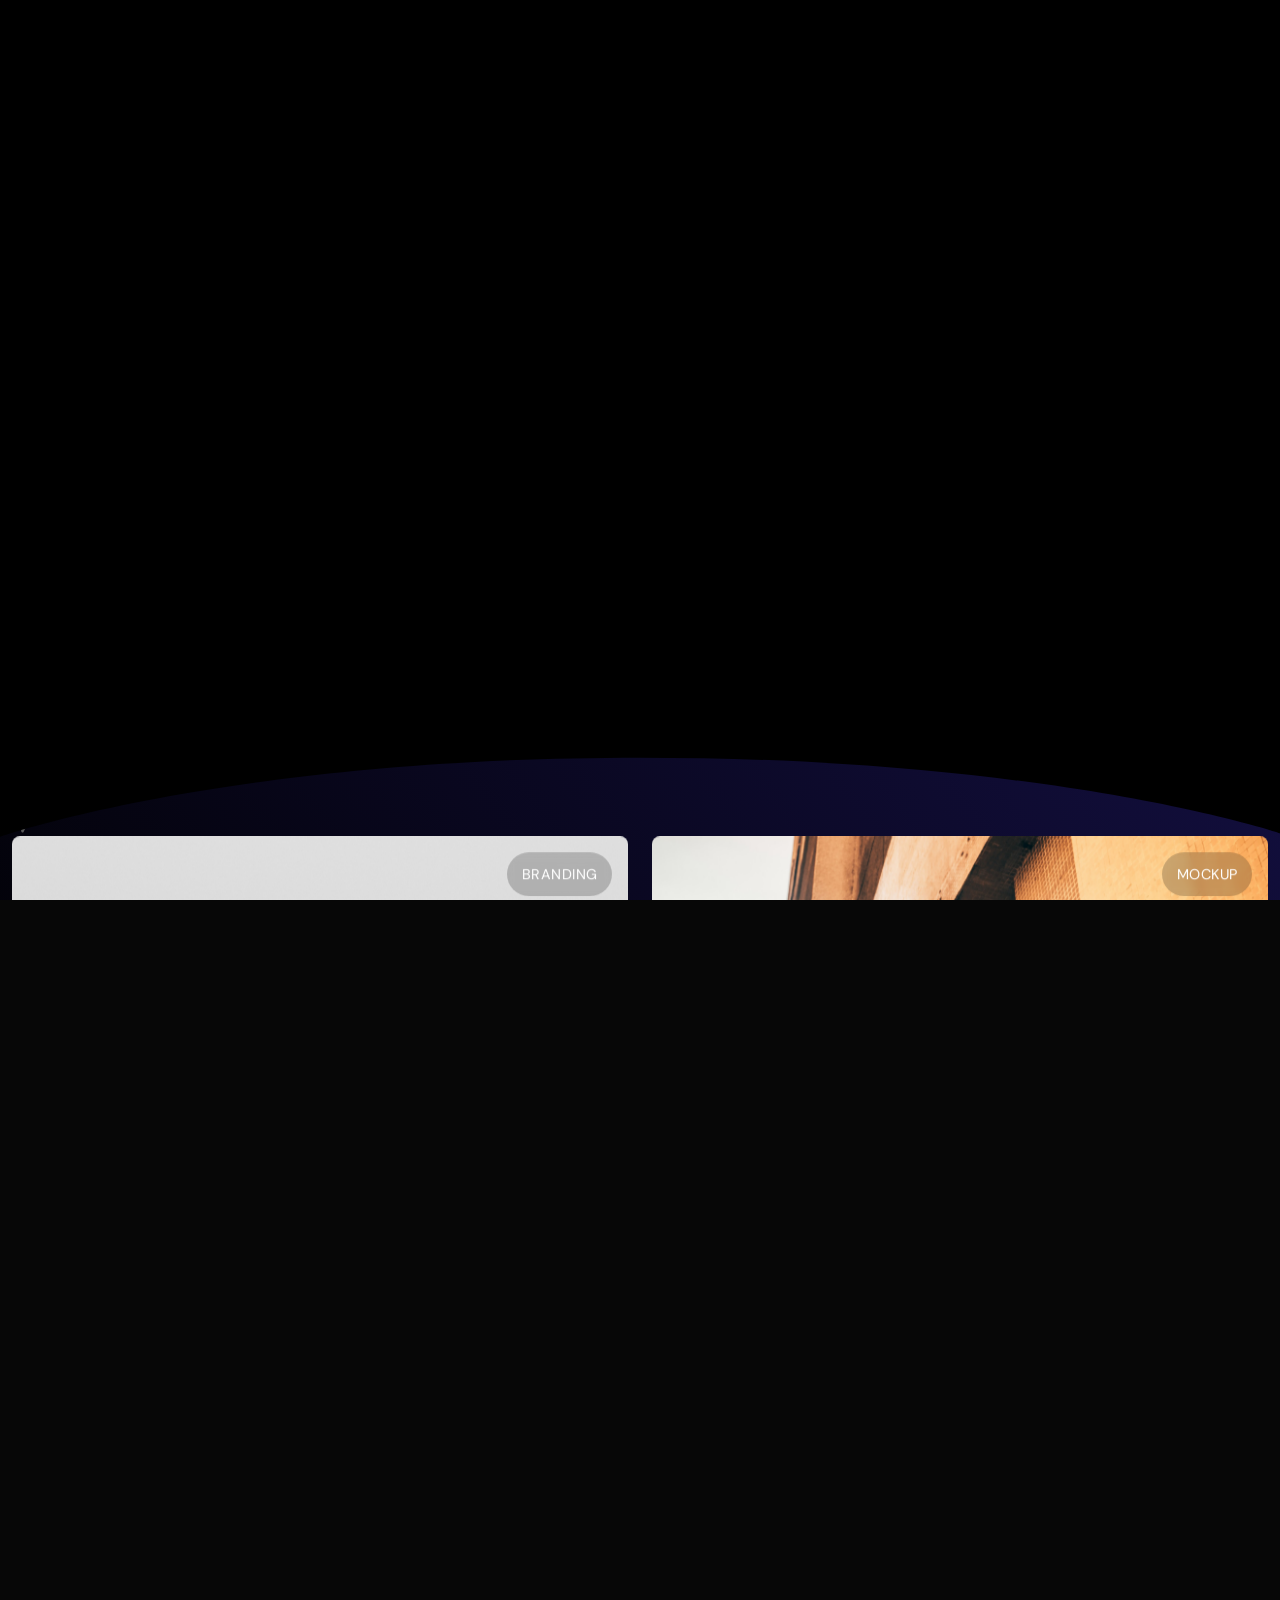
==== index.html @ b577fe67 "Add files via upload" ====
<html lang="en">

<head>
    <!-- META -->
    <meta charset="utf-8">
    <meta http-equiv="X-UA-Compatible" content="IE=edge">
    <meta name="viewport" content="width=device-width, initial-scale=1">
    <meta name="description" content="Shubiqdesigns Portfolio">
    <meta name="keywords"
        content="personal, portfolio new, html, one page, bootstrap, new html template, design, creative, onepage, clean, modern">
    <meta name="author" content="Tanvir Hossain">
    <!-- PAGE TITLE -->
    <title>Shubiq Designs Portfolio</title>
    <!-- FAVICON ICON -->
    <link rel="shortcut icon" href="assets/images/favicon.png" type="image/x-icon" />
    <!-- ALL GOOGLE FONTS -->
    <link rel="preconnect" href="https://fonts.googleapis.com">
    <link rel="preconnect" href="https://fonts.gstatic.com" crossorigin>
    <link
        href="https://fonts.googleapis.com/css2?family=DM+Sans:ital,opsz,wght@0,9..40,100..1000;1,9..40,100..1000&display=swap"
        rel="stylesheet">
    <!-- BOOTSTRAP CSS -->
    <link rel="stylesheet" href="assets/css/bootstrap.min.css" />
    <!-- FONT AWESOME CSS -->
    <link rel="stylesheet" href="assets/css/fontawesome.min.css">
    <!-- MAGNIFIC CSS -->
    <link rel="stylesheet" href="assets/css/magnific-popup.css">
    <!-- NICE SELECT CSS -->
    <link rel="stylesheet" href="assets/css/nice-select.min.css" />
    <!-- ANIMATE CSS -->
    <link rel="stylesheet" href="assets/css/animate.min.css" />
    <!-- SLICK CSS -->
    <link rel="stylesheet" href="assets/css/slick.min.css" />
    <!-- SPACING CSS -->
    <link rel="stylesheet" href="assets/css/spacing.css" />
    <!-- MAIN STYLE CSS -->
    <link rel="stylesheet" href="assets/css/style.css" />
    <!-- RESPONSIVE CSS -->
    <link rel="stylesheet" href="assets/css/responsive.css">
</head>

<body>
    <!-- START PRELOADER AREA-->
    <div class="preloader">
        <svg viewbox="0 0 1000 1000" preserveaspectratio="none">
            <path id="preloaderSvg" d="M0,1005S175,995,500,995s500,5,500,5V0H0Z"></path>
        </svg>
        <div class="preloader-heading">
            <div class="load-text">
                <span>L</span>
                <span>o</span>
                <span>a</span>
                <span>d</span>
                <span>i</span>
                <span>n</span>
                <span>g</span>
            </div>
        </div>
    </div>
    <!-- END PRELOADER AREA -->
    <!-- START MAGIC CURSOR AND BALL AREA-->
    <div id="magic-cursor">
        <div id="ball"></div>
    </div>
    <div id="magic-cursor">
        <div id="ball"></div>
    </div>
    <!-- / END MAGIC CURSOR AND BALL AREA-->
    <!-- START MENU DESIGN AREA -->
    <header class="main-header">
        <div class="header-upper">
            <div class="container">
                <div class="header-inner d-flex align-items-center">
                    <!-- START LOGO DESIGN AREA -->
                    <div class="logo-outer">
                        <div class="logo">
                            <a href="index.html"><img src="assets/images/logos/SD no bg.png" alt="Logo"
                                    title="Logo" /></a>
                        </div>
                    </div>
                    <!-- / END LOGO DESIGN AREA -->
                    <!-- START NAV DESIGN AREA -->
                    <div class="nav-outer clearfix mx-auto">
                        <!-- Main Menu -->
                        <nav class="main-menu navbar-expand-lg">
                            <div class="navbar-header">
                                <div class="mobile-logo">
                                    <a href="index.html">
                                        <img src="assets/images/logos/SD no bg.png" alt="Logo" title="Logo" /></a>
                                </div>
                                <!-- Toggle Button -->
                                <button type="button" class="navbar-toggle" data-bs-toggle="collapse"
                                    data-bs-target=".navbar-collapse">
                                    <span class="icon-bar">Facebook</span>
                                    <span class="icon-bar">Instagram</span>
                                    <span class="icon-bar">WhatsApp</span>
                                    <span class="icon-bar">LinkedIn</span>
                                </button>
                            </div>
                            <div class="navbar-collapse collapse">
                                <ul class="navigation clearfix">
                                    <li><a class="nav-link-click" href="index.html">Home</a></li>
                                    <li><a class="nav-link-click" href="about.html">about</a></li>
                                    <li><a class="nav-link-click" href="projects.html">Projects</a></li>
                                    <li><a class="nav-link-click" href="contact.html">Contact</a></li>
                                </ul>
                            </div>
                        </nav>
                        <!-- / END NAV DESIGN AREA -->
                    </div>
                    <div class="about-social text-center">
                        <ul>
                            <li><a href="https://www.facebook.com/share/19Z2gW4oHY/" target="_blank"><i
                                        class="ri-facebook-circle-fill"></i></a></li>
                            <li><a href="https://www.instagram.com/shubam_patil_05?igsh=MXB4Nm52MzB0azU4cA=="
                                    target="_blank"><i class="ri-instagram-line"></i></a></li>
                            <li><a href="https://wa.me/+918123923605" target="_blank"><i
                                        class="ri-whatsapp-fill"></i></a></li>
                            <li><a href="https://in.linkedin.com/in/shanmukgouda-v-patil-72669b342" target="_blank"><i
                                        class="ri-linkedin-fill"></i></a></li>
                        </ul>
                    </div>
                </div>
            </div>
        </div>
    </header>
    <!-- / END MENU DESIGN AREA -->
    <!-- START MENU DESIGN AREA -->
    <div id="smooth-wrapper">
        <div id="smooth-content">
            <main class="main-bg o-hidden">
                <!-- START HEADER DESIGN AREA -->
                <section id="home" class="main-hero-area">
                    <div class="container">
                        <div class="row align-items-center">
                            <div class="col-lg-4">
                                <div class="glitch">
                                    <img src="assets/images/about/SD logo.jpg" alt="About Me" />
                                    <div class="glitch__layers">
                                        <div class="glitch__layer"></div>
                                        <div class="glitch__layer"></div>
                                        <div class="glitch__layer"></div>
                                    </div>
                                </div>
                            </div>
                            <div class="col-lg-8">
                                <!-- START HERO DESIGN AREA -->
                                <div class="hero-content wow fadeInUp delay-0-2s">
                                    <h1>Hi, I'm Shubham Patil</h1>
                                    <h1> a Freelancer</h1>
                                    <h2>I create immersive stunning visual designs that help brands stand out in the
                                        digital world.</h2>
                                    <div class="hero-btns">
                                        <a href="Price list.html" class="theme-btn"
                                            style="margin-top: 20px; display: inline-flex; align-items: center; gap: 10px;"><b>Price
                                                List<b><i class="ri-price-tag-3-line"></i></a>
                                    </div>
                                    <div>
                                        <a href="contact.html" class="theme-btn"><b>Contact Now!<b></i></a>
                                    </div>
                                    <div>

                                    </div>
                                    <!-- / END HERO DESIGN AREA -->
                                </div>
                            </div>
                        </div>
                </section>
                <!-- / END HEADER DESIGN AREA -->
                <!-- START PORTFOLIO DESIGN AREA -->
                <div class="projects-area" id="portfolio">
                    <div class="custom-icon">
                        <img src="assets/images/custom/work-scribble.svg" alt="custom">
                    </div>
                    <div class="container-fluid">
                        <div class="row g-4 portfolio-grid">
                            <!-- START SINGLE PORTFOLIO DESIGN AREA -->
                            <div class="col-md-6 col-xl-6 portfolio-item category-1">
                                <a href="assets/images/about/Business card.jpg" class="work-popup">
                                    <div class="portfolio-box">
                                        <!-- Image -->
                                        <img src="assets/images/about/Business card.jpg" alt="" data-rjs="2">
                                        <!-- Category -->
                                        <span class="portfolio-category">Branding</span>
                                        <!-- Caption -->
                                        <div class="portfolio-caption">
                                            <h1>Business Card</h1>
                                        </div>
                                    </div>
                                </a>
                            </div>
                            <!-- // END SINGLE PORTFOLIO DESIGN AREA -->
                            <!-- START SINGLE PORTFOLIO DESIGN AREA -->
                            <div class="col-md-6 col-xl-6 portfolio-item category-2">
                                <a href="assets/images/about/coffee caffery logo.jpg" class="work-popup">
                                    <div class="portfolio-box">
                                        <!-- Image -->
                                        <img src="assets/images/about/coffee caffery logo.jpg" alt="" data-rjs="2">
                                        <!-- Category -->
                                        <span class="portfolio-category">Mockup</span>
                                        <!-- Caption -->
                                        <div class="portfolio-caption">
                                            <h1>Coffee day Logo</h1>
                                        </div>
                                    </div>
                                </a>
                            </div>
                            <!-- // END SINGLE PORTFOLIO DESIGN AREA -->
                            <!-- START SINGLE PORTFOLIO DESIGN AREA -->
                            <div class="col-md-6 col-xl-4 portfolio-item category-2">
                                <a href="assets/images/about/Event Poster.jpg" class="work-popup">
                                    <div class="portfolio-box">
                                        <!-- Image -->
                                        <img src="assets/images/about/Event Poster.jpg" alt="" data-rjs="2">
                                        <!-- Category -->
                                        <span class="portfolio-category">Poster</span>
                                        <!-- Caption -->
                                        <div class="portfolio-caption">
                                            <h1>Dance Event</h1>
                                        </div>
                                    </div>
                                </a>
                            </div>
                            <!-- // END SINGLE PORTFOLIO DESIGN AREA -->
                            <!-- START SINGLE PORTFOLIO DESIGN AREA -->
                            <div class="col-md-6 col-xl-4 portfolio-item category-1">
                                <a href="assets/images/about/Movie Poster.jpg" class="work-popup">
                                    <div class="portfolio-box">
                                        <!-- Image -->
                                        <img src="assets/images/about/Movie Poster.jpg" alt="" data-rjs="2">
                                        <!-- Category -->
                                        <span class="portfolio-category">Branding</span>
                                        <!-- Caption -->
                                        <div class="portfolio-caption">
                                            <h1>Movie Poster</h1>
                                        </div>
                                    </div>
                                </a>
                            </div>
                            <!-- // END SINGLE PORTFOLIO DESIGN AREA -->
                            <!-- START SINGLE PORTFOLIO DESIGN AREA -->
                            <div class="col-md-6 col-xl-4 portfolio-item category-2">
                                <a href="assets/images/about/wedding collage.jpg" class="work-popup">
                                    <div class="portfolio-box">
                                        <!-- Image -->
                                        <img src="assets/images/about/wedding collage.jpg" alt="" data-rjs="2">
                                        <!-- Category -->
                                        <span class="portfolio-category">College</span>
                                        <!-- Caption -->
                                        <div class="portfolio-caption">
                                            <h1>Wedding College</h1>
                                        </div>
                                    </div>
                                </a>
                            </div>
                            <!-- // END SINGLE PORTFOLIO DESIGN AREA -->
                        </div>
                    </div>
                </div>
                <!-- // END PORTFOLIO DESIGN AREA -->
                <!-- START COMPANY DESIGN AREA -->
                <div class="company-design-area">
                    <div class="container">
                        <div class="row">
                            <div class="col-lg-12">
                                <h2>My Skills</h2>
                                <div class="company-list">
                                    <div class="scroller" data-direction="left" data-speed="slow">
                                        <div class="scroller__inner">
                                            <img src="assets/images/client-logos/Photoshop Logo.png" alt="logo"
                                                height="100px" width="100px" />
                                            <img src="assets/images/client-logos/Premier pro.png" alt="logo"
                                                height="100px" width="100px" />
                                            <img src="assets/images/client-logos/Illustrator.png" alt="logo"
                                                height="100px" width="100px" />
                                            <img src="assets/images/client-logos/Canva.png" alt="logo" height="100px"
                                                width="100px" />
                                            <img src="assets/images/client-logos/SEO.png" alt="logo" height="100px"
                                                width="100px" />
                                            <img src="assets/images/client-logos/Photography.png" alt="logo"
                                                height="100px" width="100px" />
                                        </div>
                                    </div>
                                </div>
                            </div>
                        </div>
                    </div>
                </div>
                <!-- // END COMPANY DESIGN AREA -->
                <!-- START CALL TO ACTION DESIGN AREA -->
                <section class="call-to-action-area">
                    <div class="container">
                        <div class="row">
                            <!-- START ABOUT TEXT DESIGN AREA -->
                            <div class="col-lg-12">
                                <div class="call-to-action-part wow fadeInUp delay-0-2s text-center">
                                    <h2>Are You Ready to kickstart your project?</h2>
                                    <p>Reach out and let's make it happen ✨. I'm available for all the opportunities to
                                        push the boundaries of design and deliver exceptional work.</p>
                                    <div class="hero-btns">
                                        <a href="contact.html" class="theme-btn call-to-action-button">Let's Talk
                                            </i></a>
                                    </div>
                                </div>
                            </div>
                            <!-- / END ABOUT TEXT DESIGN AREA -->
                        </div>
                    </div>
                </section>
                <!--  // END CALL TO ACTION DESIGN AREA -->
                <!-- START FOOTER DESIGN AREA -->
                <footer class="main-footer">
                    <div class="footer-bottom pt-50 pb-40">
                        <div class="container">
                            <div class="row">
                                <div class="col-lg-12 text-center">
                                    <div class="copyright-text">
                                        <p>&copy;Copyright <a href="index.html">Shubiqdesigns</a> All Rights Reserved.
                                        </p>
                                    </div>
                                </div>
                            </div>
                        </div>
                    </div>
                </footer>
            </main>
        </div>
    </div>
    <!-- / END FOOTER DESIGN AREA -->
    <!-- START SCROOL UP DESIGN AREA -->
    <div class="progress-wrap cursor-pointer">
        <i class="ri-arrow-up-s-line"></i>
        <svg class="progress-circle svg-content" width="100%" height="100%" viewBox="-1 -1 102 102">
            <path d="M50,1 a49,49 0 0,1 0,98 a49,49 0 0,1 0,-98" />
        </svg>
    </div>
    <!-- / END SCROOL UP DESIGN AREA -->
    <!-- JQUERY JS -->
    <script src="assets/js/jquery-3.6.0.min.js"></script>
    <!-- BOOTSTRAP JS-->
    <script src="assets/js/bootstrap.min.js"></script>
    <!-- APPEAR JS -->
    <script src="assets/js/appear.min.js"></script>
    <!-- MAGNIFICANT JS -->
    <script src="assets/js/jquery.magnific-popup.min.js"></script>
    <!-- SLICK JS-->
    <script src="assets/js/slick.min.js"></script>
    <!-- GSAP AND LOCOMOTIV JS-->
    <script src="assets/js/gsap.min.js"></script>
    <script src="assets/js/ScrollSmoother.min.js"></script>
    <script src="assets/js/ScrollTrigger.min.js"></script>
    <script src="assets/js/smoother-script.js"></script>
    <!-- NICE SELECT JS-->
    <script src="assets/js/jquery.nice-select.min.js"></script>
    <!-- IMAGE LOADER JS-->
    <script src="assets/js/imagesloaded.pkgd.min.js"></script>
    <!-- ISOTOPE JS-->
    <script src="assets/js/isotope.pkgd.min.js"></script>
    <!--  WOW ANIMATION JS-->
    <script src="assets/js/wow.min.js"></script>
    <!-- SCRIPT JS-->
    <script src="assets/js/script.js"></script>
</body>
</html>
---- assets/css/spacing.css ----
/*
* ----------------------------------------------------------------------------------------
Author       : Hridoy
Template Name: Liam - Creative Portfolio Showcase Template
Version      : 1.0                                          
* ----------------------------------------------------------------------------------------
*/
/*
* ----------------------------------------------------------------------------------------
*PADDING MARGIN
* ----------------------------------------------------------------------------------------
*/
.p-5 {
  padding: 5px !important;
}

.p-10 {
  padding: 10px;
}

.p-15 {
  padding: 15px;
}

.p-20 {
  padding: 20px;
}

.p-25 {
  padding: 25px;
}

.p-30 {
  padding: 30px;
}

.p-35 {
  padding: 35px;
}

.p-40 {
  padding: 40px;
}

.p-45 {
  padding: 45px;
}

.p-50 {
  padding: 50px;
}

.p-55 {
  padding: 55px;
}

.p-60 {
  padding: 60px;
}

.p-65 {
  padding: 65px;
}

.p-70 {
  padding: 70px;
}

.p-75 {
  padding: 75px;
}

.p-80 {
  padding: 80px;
}

.p-85 {
  padding: 85px;
}

.p-90 {
  padding: 90px;
}

.p-95 {
  padding: 95px;
}

.p-100 {
  padding: 100px;
}

.p-105 {
  padding: 105px;
}

.p-110 {
  padding: 110px;
}

.p-115 {
  padding: 115px;
}

.p-120 {
  padding: 120px;
}

.p-125 {
  padding: 125px;
}

.p-130 {
  padding: 130px;
}

.p-135 {
  padding: 135px;
}

.p-140 {
  padding: 140px;
}

.p-145 {
  padding: 145px;
}

.p-150 {
  padding: 150px;
}

.p-155 {
  padding: 155px;
}

.p-160 {
  padding: 160px;
}

.p-165 {
  padding: 165px;
}

.p-170 {
  padding: 170px;
}

.p-175 {
  padding: 175px;
}

.p-180 {
  padding: 180px;
}

.p-185 {
  padding: 185px;
}

.p-190 {
  padding: 190px;
}

.p-195 {
  padding: 195px;
}

.p-200 {
  padding: 200px;
}

.p-205 {
  padding: 205px;
}

.p-210 {
  padding: 210px;
}

.p-215 {
  padding: 215px;
}

.p-220 {
  padding: 220px;
}

.p-225 {
  padding: 225px;
}

.p-230 {
  padding: 230px;
}

.p-235 {
  padding: 235px;
}

.p-240 {
  padding: 240px;
}

.p-245 {
  padding: 245px;
}

.p-250 {
  padding: 250px;
}

/* Padding Top */
.pt-5,
.py-5 {
  padding-top: 5px !important;
}

.pt-10,
.py-10 {
  padding-top: 10px;
}

.pt-15,
.py-15 {
  padding-top: 15px;
}

.pt-20,
.py-20 {
  padding-top: 20px;
}

.pt-25,
.py-25 {
  padding-top: 25px;
}

.pt-30,
.py-30 {
  padding-top: 30px;
}

.pt-35,
.py-35 {
  padding-top: 35px;
}

.pt-40,
.py-40 {
  padding-top: 40px;
}

.pt-45,
.py-45 {
  padding-top: 45px;
}

.pt-50,
.py-50 {
  padding-top: 50px;
}

.pt-55,
.py-55 {
  padding-top: 55px;
}

.pt-60,
.py-60 {
  padding-top: 60px;
}

.pt-65,
.py-65 {
  padding-top: 65px;
}

.pt-70,
.py-70 {
  padding-top: 70px;
}

.pt-75,
.py-75 {
  padding-top: 75px;
}

.pt-80,
.py-80 {
  padding-top: 80px;
}

.pt-85,
.py-85 {
  padding-top: 85px;
}

.pt-90,
.py-90 {
  padding-top: 90px;
}

.pt-95,
.py-95 {
  padding-top: 95px;
}

.pt-100,
.py-100 {
  padding-top: 100px;
}

.pt-105,
.py-105 {
  padding-top: 105px;
}

.pt-110,
.py-110 {
  padding-top: 110px;
}

.pt-115,
.py-115 {
  padding-top: 115px;
}

.pt-120,
.py-120 {
  padding-top: 120px;
}

.pt-125,
.py-125 {
  padding-top: 125px;
}

.pt-130,
.py-130 {
  padding-top: 130px;
}

.pt-135,
.py-135 {
  padding-top: 135px;
}

.pt-140,
.py-140 {
  padding-top: 140px;
}

.pt-145,
.py-145 {
  padding-top: 145px;
}

.pt-150,
.py-150 {
  padding-top: 150px;
}

.pt-155,
.py-155 {
  padding-top: 155px;
}

.pt-160,
.py-160 {
  padding-top: 160px;
}

.pt-165,
.py-165 {
  padding-top: 165px;
}

.pt-170,
.py-170 {
  padding-top: 170px;
}

.pt-175,
.py-175 {
  padding-top: 175px;
}

.pt-180,
.py-180 {
  padding-top: 180px;
}

.pt-185,
.py-185 {
  padding-top: 185px;
}

.pt-190,
.py-190 {
  padding-top: 190px;
}

.pt-195,
.py-195 {
  padding-top: 195px;
}

.pt-200,
.py-200 {
  padding-top: 200px;
}

.pt-205,
.py-205 {
  padding-top: 205px;
}

.pt-210,
.py-210 {
  padding-top: 210px;
}

.pt-215,
.py-215 {
  padding-top: 215px;
}

.pt-220,
.py-220 {
  padding-top: 220px;
}

.pt-225,
.py-225 {
  padding-top: 225px;
}

.pt-230,
.py-230 {
  padding-top: 230px;
}

.pt-235,
.py-235 {
  padding-top: 235px;
}

.pt-240,
.py-240 {
  padding-top: 240px;
}

.pt-245,
.py-245 {
  padding-top: 245px;
}

.pt-250,
.py-250 {
  padding-top: 250px;
}

/* Padding Bottom */
.pb-5,
.py-5 {
  padding-bottom: 5px !important;
}

.pb-10,
.py-10 {
  padding-bottom: 10px;
}

.pb-15,
.py-15 {
  padding-bottom: 15px;
}

.pb-20,
.py-20 {
  padding-bottom: 20px;
}

.pb-25,
.py-25 {
  padding-bottom: 25px;
}

.pb-30,
.py-30 {
  padding-bottom: 30px;
}

.pb-35,
.py-35 {
  padding-bottom: 35px;
}

.pb-40,
.py-40 {
  padding-bottom: 40px;
}

.pb-45,
.py-45 {
  padding-bottom: 45px;
}

.pb-50,
.py-50 {
  padding-bottom: 50px;
}

.pb-55,
.py-55 {
  padding-bottom: 55px;
}

.pb-60,
.py-60 {
  padding-bottom: 60px;
}

.pb-65,
.py-65 {
  padding-bottom: 65px;
}

.pb-70,
.py-70 {
  padding-bottom: 70px;
}

.pb-75,
.py-75 {
  padding-bottom: 75px;
}

.pb-80,
.py-80 {
  padding-bottom: 80px;
}

.pb-85,
.py-85 {
  padding-bottom: 85px;
}

.pb-90,
.py-90 {
  padding-bottom: 90px;
}

.pb-95,
.py-95 {
  padding-bottom: 95px;
}

.pb-100,
.py-100 {
  padding-bottom: 100px;
}

.pb-105,
.py-105 {
  padding-bottom: 105px;
}

.pb-110,
.py-110 {
  padding-bottom: 110px;
}

.pb-115,
.py-115 {
  padding-bottom: 115px;
}

.pb-120,
.py-120 {
  padding-bottom: 120px;
}

.pb-125,
.py-125 {
  padding-bottom: 125px;
}

.pb-130,
.py-130 {
  padding-bottom: 130px;
}

.pb-135,
.py-135 {
  padding-bottom: 135px;
}

.pb-140,
.py-140 {
  padding-bottom: 140px;
}

.pb-145,
.py-145 {
  padding-bottom: 145px;
}

.pb-150,
.py-150 {
  padding-bottom: 150px;
}

.pb-155,
.py-155 {
  padding-bottom: 155px;
}

.pb-160,
.py-160 {
  padding-bottom: 160px;
}

.pb-165,
.py-165 {
  padding-bottom: 165px;
}

.pb-170,
.py-170 {
  padding-bottom: 170px;
}

.pb-175,
.py-175 {
  padding-bottom: 175px;
}

.pb-180,
.py-180 {
  padding-bottom: 180px;
}

.pb-185,
.py-185 {
  padding-bottom: 185px;
}

.pb-190,
.py-190 {
  padding-bottom: 190px;
}

.pb-195,
.py-195 {
  padding-bottom: 195px;
}

.pb-200,
.py-200 {
  padding-bottom: 200px;
}

.pb-205,
.py-205 {
  padding-bottom: 205px;
}

.pb-210,
.py-210 {
  padding-bottom: 210px;
}

.pb-215,
.py-215 {
  padding-bottom: 215px;
}

.pb-220,
.py-220 {
  padding-bottom: 220px;
}

.pb-225,
.py-225 {
  padding-bottom: 225px;
}

.pb-230,
.py-230 {
  padding-bottom: 230px;
}

.pb-235,
.py-235 {
  padding-bottom: 235px;
}

.pb-240,
.py-240 {
  padding-bottom: 240px;
}

.pb-245,
.py-245 {
  padding-bottom: 245px;
}

.pb-250,
.py-250 {
  padding-bottom: 250px;
}

/* Margin Around */
.m-5 {
  margin: 5px !important;
}

.m-10 {
  margin: 10px;
}

.m-15 {
  margin: 15px;
}

.m-20 {
  margin: 20px;
}

.m-25 {
  margin: 25px;
}

.m-30 {
  margin: 30px;
}

.m-35 {
  margin: 35px;
}

.m-40 {
  margin: 40px;
}

.m-45 {
  margin: 45px;
}

.m-50 {
  margin: 50px;
}

.m-55 {
  margin: 55px;
}

.m-60 {
  margin: 60px;
}

.m-65 {
  margin: 65px;
}

.m-70 {
  margin: 70px;
}

.m-75 {
  margin: 75px;
}

.m-80 {
  margin: 80px;
}

.m-85 {
  margin: 85px;
}

.m-90 {
  margin: 90px;
}

.m-95 {
  margin: 95px;
}

.m-100 {
  margin: 100px;
}

.m-105 {
  margin: 105px;
}

.m-110 {
  margin: 110px;
}

.m-115 {
  margin: 115px;
}

.m-120 {
  margin: 120px;
}

.m-125 {
  margin: 125px;
}

.m-130 {
  margin: 130px;
}

.m-135 {
  margin: 135px;
}

.m-140 {
  margin: 140px;
}

.m-145 {
  margin: 145px;
}

.m-150 {
  margin: 150px;
}

.m-155 {
  margin: 155px;
}

.m-160 {
  margin: 160px;
}

.m-165 {
  margin: 165px;
}

.m-170 {
  margin: 170px;
}

.m-175 {
  margin: 175px;
}

.m-180 {
  margin: 180px;
}

.m-185 {
  margin: 185px;
}

.m-190 {
  margin: 190px;
}

.m-195 {
  margin: 195px;
}

.m-200 {
  margin: 200px;
}

.m-205 {
  margin: 205px;
}

.m-210 {
  margin: 210px;
}

.m-215 {
  margin: 215px;
}

.m-220 {
  margin: 220px;
}

.m-225 {
  margin: 225px;
}

.m-230 {
  margin: 230px;
}

.m-235 {
  margin: 235px;
}

.m-240 {
  margin: 240px;
}

.m-245 {
  margin: 245px;
}

.m-250 {
  margin: 250px;
}

/* Margin Top */
.mt-5,
.my-5 {
  margin-top: 5px !important;
}

.mt-10,
.my-10 {
  margin-top: 10px;
}

.mt-15,
.my-15 {
  margin-top: 15px;
}

.mt-20,
.my-20 {
  margin-top: 20px;
}

.mt-25,
.my-25 {
  margin-top: 25px;
}

.mt-30,
.my-30 {
  margin-top: 30px;
}

.mt-35,
.my-35 {
  margin-top: 35px;
}

.mt-40,
.my-40 {
  margin-top: 40px;
}

.mt-45,
.my-45 {
  margin-top: 45px;
}

.mt-50,
.my-50 {
  margin-top: 50px;
}

.mt-55,
.my-55 {
  margin-top: 55px;
}

.mt-60,
.my-60 {
  margin-top: 60px;
}

.mt-65,
.my-65 {
  margin-top: 65px;
}

.mt-70,
.my-70 {
  margin-top: 70px;
}

.mt-75,
.my-75 {
  margin-top: 75px;
}

.mt-80,
.my-80 {
  margin-top: 80px;
}

.mt-85,
.my-85 {
  margin-top: 85px;
}

.mt-90,
.my-90 {
  margin-top: 90px;
}

.mt-95,
.my-95 {
  margin-top: 95px;
}

.mt-100,
.my-100 {
  margin-top: 100px;
}

.mt-105,
.my-105 {
  margin-top: 105px;
}

.mt-110,
.my-110 {
  margin-top: 110px;
}

.mt-115,
.my-115 {
  margin-top: 115px;
}

.mt-120,
.my-120 {
  margin-top: 120px;
}

.mt-125,
.my-125 {
  margin-top: 125px;
}

.mt-130,
.my-130 {
  margin-top: 130px;
}

.mt-135,
.my-135 {
  margin-top: 135px;
}

.mt-140,
.my-140 {
  margin-top: 140px;
}

.mt-145,
.my-145 {
  margin-top: 145px;
}

.mt-150,
.my-150 {
  margin-top: 150px;
}

.mt-155,
.my-155 {
  margin-top: 155px;
}

.mt-160,
.my-160 {
  margin-top: 160px;
}

.mt-165,
.my-165 {
  margin-top: 165px;
}

.mt-170,
.my-170 {
  margin-top: 170px;
}

.mt-175,
.my-175 {
  margin-top: 175px;
}

.mt-180,
.my-180 {
  margin-top: 180px;
}

.mt-185,
.my-185 {
  margin-top: 185px;
}

.mt-190,
.my-190 {
  margin-top: 190px;
}

.mt-195,
.my-195 {
  margin-top: 195px;
}

.mt-200,
.my-200 {
  margin-top: 200px;
}

.mt-205,
.my-205 {
  margin-top: 205px;
}

.mt-210,
.my-210 {
  margin-top: 210px;
}

.mt-215,
.my-215 {
  margin-top: 215px;
}

.mt-220,
.my-220 {
  margin-top: 220px;
}

.mt-225,
.my-225 {
  margin-top: 225px;
}

.mt-230,
.my-230 {
  margin-top: 230px;
}

.mt-235,
.my-235 {
  margin-top: 235px;
}

.mt-240,
.my-240 {
  margin-top: 240px;
}

.mt-245,
.my-245 {
  margin-top: 245px;
}

.mt-250,
.my-250 {
  margin-top: 250px;
}

/* Margin Bottom */
.mb-5,
.my-5 {
  margin-bottom: 5px !important;
}

.mb-10,
.my-10 {
  margin-bottom: 10px;
}

.mb-15,
.my-15 {
  margin-bottom: 15px;
}

.mb-20,
.my-20 {
  margin-bottom: 20px;
}

.mb-25,
.my-25 {
  margin-bottom: 25px;
}

.mb-30,
.my-30 {
  margin-bottom: 30px;
}

.mb-35,
.my-35 {
  margin-bottom: 35px;
}

.mb-40,
.my-40 {
  margin-bottom: 40px;
}

.mb-45,
.my-45 {
  margin-bottom: 45px;
}

.mb-50,
.my-50 {
  margin-bottom: 50px;
}

.mb-55,
.my-55 {
  margin-bottom: 55px;
}

.mb-60,
.my-60 {
  margin-bottom: 60px;
}

.mb-65,
.my-65 {
  margin-bottom: 65px;
}

.mb-70,
.my-70 {
  margin-bottom: 70px;
}

.mb-75,
.my-75 {
  margin-bottom: 75px;
}

.mb-80,
.my-80 {
  margin-bottom: 80px;
}

.mb-85,
.my-85 {
  margin-bottom: 85px;
}

.mb-90,
.my-90 {
  margin-bottom: 90px;
}

.mb-95,
.my-95 {
  margin-bottom: 95px;
}

.mb-100,
.my-100 {
  margin-bottom: 100px;
}

.mb-105,
.my-105 {
  margin-bottom: 105px;
}

.mb-110,
.my-110 {
  margin-bottom: 110px;
}

.mb-115,
.my-115 {
  margin-bottom: 115px;
}

.mb-120,
.my-120 {
  margin-bottom: 120px;
}

.mb-125,
.my-125 {
  margin-bottom: 125px;
}

.mb-130,
.my-130 {
  margin-bottom: 130px;
}

.mb-135,
.my-135 {
  margin-bottom: 135px;
}

.mb-140,
.my-140 {
  margin-bottom: 140px;
}

.mb-145,
.my-145 {
  margin-bottom: 145px;
}

.mb-150,
.my-150 {
  margin-bottom: 150px;
}

.mb-155,
.my-155 {
  margin-bottom: 155px;
}

.mb-160,
.my-160 {
  margin-bottom: 160px;
}

.mb-165,
.my-165 {
  margin-bottom: 165px;
}

.mb-170,
.my-170 {
  margin-bottom: 170px;
}

.mb-175,
.my-175 {
  margin-bottom: 175px;
}

.mb-180,
.my-180 {
  margin-bottom: 180px;
}

.mb-185,
.my-185 {
  margin-bottom: 185px;
}

.mb-190,
.my-190 {
  margin-bottom: 190px;
}

.mb-195,
.my-195 {
  margin-bottom: 195px;
}

.mb-200,
.my-200 {
  margin-bottom: 200px;
}

.mb-205,
.my-205 {
  margin-bottom: 205px;
}

.mb-210,
.my-210 {
  margin-bottom: 210px;
}

.mb-215,
.my-215 {
  margin-bottom: 215px;
}

.mb-220,
.my-220 {
  margin-bottom: 220px;
}

.mb-225,
.my-225 {
  margin-bottom: 225px;
}

.mb-230,
.my-230 {
  margin-bottom: 230px;
}

.mb-235,
.my-235 {
  margin-bottom: 235px;
}

.mb-240,
.my-240 {
  margin-bottom: 240px;
}

.mb-245,
.my-245 {
  margin-bottom: 245px;
}

.mb-250,
.my-250 {
  margin-bottom: 250px;
}

/* Responsive Padding Margin */
@media only screen and (max-width: 991px) {
  /* Padding Around */
  .rp-0 {
    padding: 0px !important;
  }

  .rp-5 {
    padding: 5px !important;
  }

  .rp-10 {
    padding: 10px;
  }

  .rp-15 {
    padding: 15px;
  }

  .rp-20 {
    padding: 20px;
  }

  .rp-25 {
    padding: 25px;
  }

  .rp-30 {
    padding: 30px;
  }

  .rp-35 {
    padding: 35px;
  }

  .rp-40 {
    padding: 40px;
  }

  .rp-45 {
    padding: 45px;
  }

  .rp-50 {
    padding: 50px;
  }

  .rp-55 {
    padding: 55px;
  }

  .rp-60 {
    padding: 60px;
  }

  .rp-65 {
    padding: 65px;
  }

  .rp-70 {
    padding: 70px;
  }

  .rp-75 {
    padding: 75px;
  }

  .rp-80 {
    padding: 80px;
  }

  .rp-85 {
    padding: 85px;
  }

  .rp-90 {
    padding: 90px;
  }

  .rp-95 {
    padding: 95px;
  }

  .rp-100 {
    padding: 100px;
  }

  .rp-105 {
    padding: 105px;
  }

  .rp-110 {
    padding: 110px;
  }

  .rp-115 {
    padding: 115px;
  }

  .rp-120 {
    padding: 120px;
  }

  .rp-125 {
    padding: 125px;
  }

  .rp-130 {
    padding: 130px;
  }

  .rp-135 {
    padding: 135px;
  }

  .rp-140 {
    padding: 140px;
  }

  .rp-145 {
    padding: 145px;
  }

  .rp-150 {
    padding: 150px;
  }

  /* Padding Top */
  .rpt-0,
  .rpy-0 {
    padding-top: 0px !important;
  }

  .rpt-5,
  .rpy-5 {
    padding-top: 5px !important;
  }

  .rpt-10,
  .rpy-10 {
    padding-top: 10px;
  }

  .rpt-15,
  .rpy-15 {
    padding-top: 15px;
  }

  .rpt-20,
  .rpy-20 {
    padding-top: 20px;
  }

  .rpt-25,
  .rpy-25 {
    padding-top: 25px;
  }

  .rpt-30,
  .rpy-30 {
    padding-top: 30px;
  }

  .rpt-35,
  .rpy-35 {
    padding-top: 35px;
  }

  .rpt-40,
  .rpy-40 {
    padding-top: 40px;
  }

  .rpt-45,
  .rpy-45 {
    padding-top: 45px;
  }

  .rpt-50,
  .rpy-50 {
    padding-top: 50px;
  }

  .rpt-55,
  .rpy-55 {
    padding-top: 55px;
  }

  .rpt-60,
  .rpy-60 {
    padding-top: 60px;
  }

  .rpt-65,
  .rpy-65 {
    padding-top: 65px;
  }

  .rpt-70,
  .rpy-70 {
    padding-top: 70px;
  }

  .rpt-75,
  .rpy-75 {
    padding-top: 75px;
  }

  .rpt-80,
  .rpy-80 {
    padding-top: 80px;
  }

  .rpt-85,
  .rpy-85 {
    padding-top: 85px;
  }

  .rpt-90,
  .rpy-90 {
    padding-top: 90px;
  }

  .rpt-95,
  .rpy-95 {
    padding-top: 95px;
  }

  .rpt-100,
  .rpy-100 {
    padding-top: 100px;
  }

  .rpt-105,
  .rpy-105 {
    padding-top: 105px;
  }

  .rpt-110,
  .rpy-110 {
    padding-top: 110px;
  }

  .rpt-115,
  .rpy-115 {
    padding-top: 115px;
  }

  .rpt-120,
  .rpy-120 {
    padding-top: 120px;
  }

  .rpt-125,
  .rpy-125 {
    padding-top: 125px;
  }

  .rpt-130,
  .rpy-130 {
    padding-top: 130px;
  }

  .rpt-135,
  .rpy-135 {
    padding-top: 135px;
  }

  .rpt-140,
  .rpy-140 {
    padding-top: 140px;
  }

  .rpt-145,
  .rpy-145 {
    padding-top: 145px;
  }

  .rpt-150,
  .rpy-150 {
    padding-top: 150px;
  }

  /* Padding Bottom */
  .rpb-0,
  .rpy-0 {
    padding-bottom: 0px !important;
  }

  .rpb-5,
  .rpy-5 {
    padding-bottom: 5px !important;
  }

  .rpb-10,
  .rpy-10 {
    padding-bottom: 10px;
  }

  .rpb-15,
  .rpy-15 {
    padding-bottom: 15px;
  }

  .rpb-20,
  .rpy-20 {
    padding-bottom: 20px;
  }

  .rpb-25,
  .rpy-25 {
    padding-bottom: 25px;
  }

  .rpb-30,
  .rpy-30 {
    padding-bottom: 30px;
  }

  .rpb-35,
  .rpy-35 {
    padding-bottom: 35px;
  }

  .rpb-40,
  .rpy-40 {
    padding-bottom: 40px;
  }

  .rpb-45,
  .rpy-45 {
    padding-bottom: 45px;
  }

  .rpb-50,
  .rpy-50 {
    padding-bottom: 50px;
  }

  .rpb-55,
  .rpy-55 {
    padding-bottom: 55px;
  }

  .rpb-60,
  .rpy-60 {
    padding-bottom: 60px;
  }

  .rpb-65,
  .rpy-65 {
    padding-bottom: 65px;
  }

  .rpb-70,
  .rpy-70 {
    padding-bottom: 70px;
  }

  .rpb-75,
  .rpy-75 {
    padding-bottom: 75px;
  }

  .rpb-80,
  .rpy-80 {
    padding-bottom: 80px;
  }

  .rpb-85,
  .rpy-85 {
    padding-bottom: 85px;
  }

  .rpb-90,
  .rpy-90 {
    padding-bottom: 90px;
  }

  .rpb-95,
  .rpy-95 {
    padding-bottom: 95px;
  }

  .rpb-100,
  .rpy-100 {
    padding-bottom: 100px;
  }

  .rpb-105,
  .rpy-105 {
    padding-bottom: 105px;
  }

  .rpb-110,
  .rpy-110 {
    padding-bottom: 110px;
  }

  .rpb-115,
  .rpy-115 {
    padding-bottom: 115px;
  }

  .rpb-120,
  .rpy-120 {
    padding-bottom: 120px;
  }

  .rpb-125,
  .rpy-125 {
    padding-bottom: 125px;
  }

  .rpb-130,
  .rpy-130 {
    padding-bottom: 130px;
  }

  .rpb-135,
  .rpy-135 {
    padding-bottom: 135px;
  }

  .rpb-140,
  .rpy-140 {
    padding-bottom: 140px;
  }

  .rpb-145,
  .rpy-145 {
    padding-bottom: 145px;
  }

  .rpb-150,
  .rpy-150 {
    padding-bottom: 150px;
  }

  /* Margin Around */
  .rm-0 {
    margin: 0px !important;
  }

  .rm-5 {
    margin: 5px !important;
  }

  .rm-10 {
    margin: 10px;
  }

  .rm-15 {
    margin: 15px;
  }

  .rm-20 {
    margin: 20px;
  }

  .rm-25 {
    margin: 25px;
  }

  .rm-30 {
    margin: 30px;
  }

  .rm-35 {
    margin: 35px;
  }

  .rm-40 {
    margin: 40px;
  }

  .rm-45 {
    margin: 45px;
  }

  .rm-50 {
    margin: 50px;
  }

  .rm-55 {
    margin: 55px;
  }

  .rm-60 {
    margin: 60px;
  }

  .rm-65 {
    margin: 65px;
  }

  .rm-70 {
    margin: 70px;
  }

  .rm-75 {
    margin: 75px;
  }

  .rm-80 {
    margin: 80px;
  }

  .rm-85 {
    margin: 85px;
  }

  .rm-90 {
    margin: 90px;
  }

  .rm-95 {
    margin: 95px;
  }

  .rm-100 {
    margin: 100px;
  }

  .rm-105 {
    margin: 105px;
  }

  .rm-110 {
    margin: 110px;
  }

  .rm-115 {
    margin: 115px;
  }

  .rm-120 {
    margin: 120px;
  }

  .rm-125 {
    margin: 125px;
  }

  .rm-130 {
    margin: 130px;
  }

  .rm-135 {
    margin: 135px;
  }

  .rm-140 {
    margin: 140px;
  }

  .rm-145 {
    margin: 145px;
  }

  .rm-150 {
    margin: 150px;
  }

  /* Margin Top */
  .rmt-0,
  .rmy-0 {
    margin-top: 0px !important;
  }

  .rmt-5,
  .rmy-5 {
    margin-top: 5px !important;
  }

  .rmt-10,
  .rmy-10 {
    margin-top: 10px;
  }

  .rmt-15,
  .rmy-15 {
    margin-top: 15px;
  }

  .rmt-20,
  .rmy-20 {
    margin-top: 20px;
  }

  .rmt-25,
  .rmy-25 {
    margin-top: 25px;
  }

  .rmt-30,
  .rmy-30 {
    margin-top: 30px;
  }

  .rmt-35,
  .rmy-35 {
    margin-top: 35px;
  }

  .rmt-40,
  .rmy-40 {
    margin-top: 40px;
  }

  .rmt-45,
  .rmy-45 {
    margin-top: 45px;
  }

  .rmt-50,
  .rmy-50 {
    margin-top: 50px;
  }

  .rmt-55,
  .rmy-55 {
    margin-top: 55px;
  }

  .rmt-60,
  .rmy-60 {
    margin-top: 60px;
  }

  .rmt-65,
  .rmy-65 {
    margin-top: 65px;
  }

  .rmt-70,
  .rmy-70 {
    margin-top: 70px;
  }

  .rmt-75,
  .rmy-75 {
    margin-top: 75px;
  }

  .rmt-80,
  .rmy-80 {
    margin-top: 80px;
  }

  .rmt-85,
  .rmy-85 {
    margin-top: 85px;
  }

  .rmt-90,
  .rmy-90 {
    margin-top: 90px;
  }

  .rmt-95,
  .rmy-95 {
    margin-top: 95px;
  }

  .rmt-100,
  .rmy-100 {
    margin-top: 100px;
  }

  .rmt-105,
  .rmy-105 {
    margin-top: 105px;
  }

  .rmt-110,
  .rmy-110 {
    margin-top: 110px;
  }

  .rmt-115,
  .rmy-115 {
    margin-top: 115px;
  }

  .rmt-120,
  .rmy-120 {
    margin-top: 120px;
  }

  .rmt-125,
  .rmy-125 {
    margin-top: 125px;
  }

  .rmt-130,
  .rmy-130 {
    margin-top: 130px;
  }

  .rmt-135,
  .rmy-135 {
    margin-top: 135px;
  }

  .rmt-140,
  .rmy-140 {
    margin-top: 140px;
  }

  .rmt-145,
  .rmy-145 {
    margin-top: 145px;
  }

  .rmt-150,
  .rmy-150 {
    margin-top: 150px;
  }

  /* Margin Bottom */
  .rmb-0,
  .rmy-0 {
    margin-bottom: 0px !important;
  }

  .rmb-5,
  .rmy-5 {
    margin-bottom: 5px !important;
  }

  .rmb-10,
  .rmy-10 {
    margin-bottom: 10px;
  }

  .rmb-15,
  .rmy-15 {
    margin-bottom: 15px;
  }

  .rmb-20,
  .rmy-20 {
    margin-bottom: 20px;
  }

  .rmb-25,
  .rmy-25 {
    margin-bottom: 25px;
  }

  .rmb-30,
  .rmy-30 {
    margin-bottom: 30px;
  }

  .rmb-35,
  .rmy-35 {
    margin-bottom: 35px;
  }

  .rmb-40,
  .rmy-40 {
    margin-bottom: 40px;
  }

  .rmb-45,
  .rmy-45 {
    margin-bottom: 45px;
  }

  .rmb-50,
  .rmy-50 {
    margin-bottom: 50px;
  }

  .rmb-55,
  .rmy-55 {
    margin-bottom: 55px;
  }

  .rmb-60,
  .rmy-60 {
    margin-bottom: 60px;
  }

  .rmb-65,
  .rmy-65 {
    margin-bottom: 65px;
  }

  .rmb-70,
  .rmy-70 {
    margin-bottom: 70px;
  }

  .rmb-75,
  .rmy-75 {
    margin-bottom: 75px;
  }

  .rmb-80,
  .rmy-80 {
    margin-bottom: 80px;
  }

  .rmb-85,
  .rmy-85 {
    margin-bottom: 85px;
  }

  .rmb-90,
  .rmy-90 {
    margin-bottom: 90px;
  }

  .rmb-95,
  .rmy-95 {
    margin-bottom: 95px;
  }

  .rmb-100,
  .rmy-100 {
    margin-bottom: 100px;
  }

  .rmb-105,
  .rmy-105 {
    margin-bottom: 105px;
  }

  .rmb-110,
  .rmy-110 {
    margin-bottom: 110px;
  }

  .rmb-115,
  .rmy-115 {
    margin-bottom: 115px;
  }

  .rmb-120,
  .rmy-120 {
    margin-bottom: 120px;
  }

  .rmb-125,
  .rmy-125 {
    margin-bottom: 125px;
  }

  .rmb-130,
  .rmy-130 {
    margin-bottom: 130px;
  }

  .rmb-135,
  .rmy-135 {
    margin-bottom: 135px;
  }

  .rmb-140,
  .rmy-140 {
    margin-bottom: 140px;
  }

  .rmb-145,
  .rmy-145 {
    margin-bottom: 145px;
  }

  .rmb-150,
  .rmy-150 {
    margin-bottom: 150px;
  }
}

/*******************************************************/
/***************** ## Custom Animation ****************/
/*******************************************************/
/* Animation Delay */
.delay-1-0s {
  -webkit-animation-delay: 1s;
  animation-delay: 1s;
}

.delay-2-0s {
  -webkit-animation-delay: 2s;
  animation-delay: 2s;
}

.delay-0-1s {
  -webkit-animation-delay: 0.1s;
  animation-delay: 0.1s;
}

.delay-0-2s {
  -webkit-animation-delay: 0.2s;
  animation-delay: 0.2s;
}

.delay-0-3s {
  -webkit-animation-delay: 0.3s;
  animation-delay: 0.3s;
}

.delay-0-4s {
  -webkit-animation-delay: 0.4s;
  animation-delay: 0.4s;
}

.delay-0-5s {
  -webkit-animation-delay: 0.5s;
  animation-delay: 0.5s;
}

.delay-0-6s {
  -webkit-animation-delay: 0.6s;
  animation-delay: 0.6s;
}

.delay-0-7s {
  -webkit-animation-delay: 0.7s;
  animation-delay: 0.7s;
}

.delay-0-8s {
  -webkit-animation-delay: 0.8s;
  animation-delay: 0.8s;
}

.delay-0-9s {
  -webkit-animation-delay: 0.9s;
  animation-delay: 0.9s;
}

.delay-1-1s {
  -webkit-animation-delay: 1.1s;
  animation-delay: 1.1s;
}

.delay-1-2s {
  -webkit-animation-delay: 1.2s;
  animation-delay: 1.2s;
}

.delay-1-3s {
  -webkit-animation-delay: 1.3s;
  animation-delay: 1.3s;
}

.delay-1-4s {
  -webkit-animation-delay: 1.4s;
  animation-delay: 1.4s;
}

.delay-1-5s {
  -webkit-animation-delay: 1.5s;
  animation-delay: 1.5s;
}

.delay-1-6s {
  -webkit-animation-delay: 1.6s;
  animation-delay: 1.6s;
}

.delay-1-7s {
  -webkit-animation-delay: 1.7s;
  animation-delay: 1.7s;
}

.delay-1-8s {
  -webkit-animation-delay: 1.8s;
  animation-delay: 1.8s;
}

.delay-1-9s {
  -webkit-animation-delay: 1.9s;
  animation-delay: 1.9s;
}

/* Border Radius */
.br-5 {
  border-radius: 5px;
}

.br-10 {
  border-radius: 10px;
}

.br-15 {
  border-radius: 15px;
}

.br-20 {
  border-radius: 20px;
}

.br-25 {
  border-radius: 25px;
}

.br-30 {
  border-radius: 30px;
}

/* Menu Sticky */
@-webkit-keyframes sticky {
  0% {
    top: -100px;
  }

  100% {
    top: 0;
  }
}

@keyframes sticky {
  0% {
    top: -100px;
  }

  100% {
    top: 0;
  }
}

/* Hero Circle */
@-webkit-keyframes rotated_circle {
  0% {
    -webkit-transform: rotate(0deg);
    transform: rotate(0deg);
  }

  100% {
    -webkit-transform: rotate(360deg);
    transform: rotate(360deg);
  }
}

@keyframes rotated_circle {
  0% {
    -webkit-transform: rotate(0deg);
    transform: rotate(0deg);
  }

  100% {
    -webkit-transform: rotate(360deg);
    transform: rotate(360deg);
  }
}

/* Feedback Rotated */
@-webkit-keyframes semi_rotated {
  0%,
  100% {
    -webkit-transform: rotate(20deg);
    transform: rotate(20deg);
  }

  50% {
    -webkit-transform: rotate(-20deg);
    transform: rotate(-20deg);
  }
}

@keyframes semi_rotated {
  0%,
  100% {
    -webkit-transform: rotate(20deg);
    transform: rotate(20deg);
  }

  50% {
    -webkit-transform: rotate(-20deg);
    transform: rotate(-20deg);
  }
}

/* Image BG Rotated */
@-webkit-keyframes semi_rotated_two {
  0%,
  100% {
    -webkit-transform: rotate(-11deg);
    transform: rotate(-11deg);
  }

  50% {
    -webkit-transform: rotate(11deg);
    transform: rotate(11deg);
  }
}

@keyframes semi_rotated_two {
  0%,
  100% {
    -webkit-transform: rotate(-11deg);
    transform: rotate(-11deg);
  }

  50% {
    -webkit-transform: rotate(11deg);
    transform: rotate(11deg);
  }
}

@-webkit-keyframes move_arround {
  0% {
    top: 20px;
    left: 20px;
  }

  25% {
    top: 20px;
    left: -20px;
  }

  50% {
    top: -20px;
    left: -20px;
  }

  75% {
    top: -20px;
    left: 20px;
  }

  100% {
    top: 20px;
    left: 20px;
  }
}

@keyframes move_arround {
  0% {
    top: 20px;
    left: 20px;
  }

  25% {
    top: 20px;
    left: -20px;
  }

  50% {
    top: -20px;
    left: -20px;
  }

  75% {
    top: -20px;
    left: 20px;
  }

  100% {
    top: 20px;
    left: 20px;
  }
}

/* Hero Circle */
@-webkit-keyframes upDownLeft {
  0%,
  100% {
    -webkit-transform: translate(0px, 0px);
    transform: translate(0px, 0px);
  }

  25%,
  75% {
    -webkit-transform: translate(0px, 50px);
    transform: translate(0px, 50px);
  }

  50% {
    -webkit-transform: translate(-50px, 50px);
    transform: translate(-50px, 50px);
  }
}

@keyframes upDownLeft {
  0%,
  100% {
    -webkit-transform: translate(0px, 0px);
    transform: translate(0px, 0px);
  }

  25%,
  75% {
    -webkit-transform: translate(0px, 50px);
    transform: translate(0px, 50px);
  }

  50% {
    -webkit-transform: translate(-50px, 50px);
    transform: translate(-50px, 50px);
  }
}

@-webkit-keyframes shapeAnimationOne {
  0% {
    -webkit-transform: translate(0px, 0px) rotate(0deg);
    transform: translate(0px, 0px) rotate(0deg);
  }

  25% {
    -webkit-transform: translate(0px, 150px) rotate(90deg);
    transform: translate(0px, 150px) rotate(90deg);
  }

  50% {
    -webkit-transform: translate(150px, 150px) rotate(180deg);
    transform: translate(150px, 150px) rotate(180deg);
  }

  75% {
    -webkit-transform: translate(150px, 0px) rotate(270deg);
    transform: translate(150px, 0px) rotate(270deg);
  }

  100% {
    -webkit-transform: translate(0px, 0px) rotate(360deg);
    transform: translate(0px, 0px) rotate(360deg);
  }
}

@keyframes shapeAnimationOne {
  0% {
    -webkit-transform: translate(0px, 0px) rotate(0deg);
    transform: translate(0px, 0px) rotate(0deg);
  }

  25% {
    -webkit-transform: translate(0px, 150px) rotate(90deg);
    transform: translate(0px, 150px) rotate(90deg);
  }

  50% {
    -webkit-transform: translate(150px, 150px) rotate(180deg);
    transform: translate(150px, 150px) rotate(180deg);
  }

  75% {
    -webkit-transform: translate(150px, 0px) rotate(270deg);
    transform: translate(150px, 0px) rotate(270deg);
  }

  100% {
    -webkit-transform: translate(0px, 0px) rotate(360deg);
    transform: translate(0px, 0px) rotate(360deg);
  }
}

@-webkit-keyframes shapeAnimationTwo {
  0% {
    -webkit-transform: translate(0px, 0px) rotate(0deg);
    transform: translate(0px, 0px) rotate(0deg);
  }

  25% {
    -webkit-transform: translate(-150px, 0px) rotate(270deg);
    transform: translate(-150px, 0px) rotate(270deg);
  }

  50% {
    -webkit-transform: translate(-150px, 150px) rotate(180deg);
    transform: translate(-150px, 150px) rotate(180deg);
  }

  75% {
    -webkit-transform: translate(0px, 150px) rotate(90deg);
    transform: translate(0px, 150px) rotate(90deg);
  }

  100% {
    -webkit-transform: translate(0px, 0px) rotate(360deg);
    transform: translate(0px, 0px) rotate(360deg);
  }
}

@keyframes shapeAnimationTwo {
  0% {
    -webkit-transform: translate(0px, 0px) rotate(0deg);
    transform: translate(0px, 0px) rotate(0deg);
  }

  25% {
    -webkit-transform: translate(-150px, 0px) rotate(270deg);
    transform: translate(-150px, 0px) rotate(270deg);
  }

  50% {
    -webkit-transform: translate(-150px, 150px) rotate(180deg);
    transform: translate(-150px, 150px) rotate(180deg);
  }

  75% {
    -webkit-transform: translate(0px, 150px) rotate(90deg);
    transform: translate(0px, 150px) rotate(90deg);
  }

  100% {
    -webkit-transform: translate(0px, 0px) rotate(360deg);
    transform: translate(0px, 0px) rotate(360deg);
  }
}

@-webkit-keyframes shapeAnimationThree {
  0% {
    -webkit-transform: translate(0px, 0px) rotate(0deg);
    transform: translate(0px, 0px) rotate(0deg);
  }

  25% {
    -webkit-transform: translate(50px, 150px) rotate(90deg);
    transform: translate(50px, 150px) rotate(90deg);
  }

  50% {
    -webkit-transform: translate(150px, 150px) rotate(180deg);
    transform: translate(150px, 150px) rotate(180deg);
  }

  75% {
    -webkit-transform: translate(150px, 50px) rotate(270deg);
    transform: translate(150px, 50px) rotate(270deg);
  }

  100% {
    -webkit-transform: translate(0px, 0px) rotate(360deg);
    transform: translate(0px, 0px) rotate(360deg);
  }
}

@keyframes shapeAnimationThree {
  0% {
    -webkit-transform: translate(0px, 0px) rotate(0deg);
    transform: translate(0px, 0px) rotate(0deg);
  }

  25% {
    -webkit-transform: translate(50px, 150px) rotate(90deg);
    transform: translate(50px, 150px) rotate(90deg);
  }

  50% {
    -webkit-transform: translate(150px, 150px) rotate(180deg);
    transform: translate(150px, 150px) rotate(180deg);
  }

  75% {
    -webkit-transform: translate(150px, 50px) rotate(270deg);
    transform: translate(150px, 50px) rotate(270deg);
  }

  100% {
    -webkit-transform: translate(0px, 0px) rotate(360deg);
    transform: translate(0px, 0px) rotate(360deg);
  }
}

@-webkit-keyframes shapeAnimationFour {
  0% {
    -webkit-transform: translate(0px, 0px) rotate(0deg);
    transform: translate(0px, 0px) rotate(0deg);
  }

  25% {
    -webkit-transform: translate(-150px -50px) rotate(90deg);
    transform: translate(-150px -50px) rotate(90deg);
  }

  50% {
    -webkit-transform: translate(-150px, -150px) rotate(180deg);
    transform: translate(-150px, -150px) rotate(180deg);
  }

  75% {
    -webkit-transform: translate(-50px, -150px) rotate(270deg);
    transform: translate(-50px, -150px) rotate(270deg);
  }

  100% {
    -webkit-transform: translate(0px, 0px) rotate(360deg);
    transform: translate(0px, 0px) rotate(360deg);
  }
}

@keyframes shapeAnimationFour {
  0% {
    -webkit-transform: translate(0px, 0px) rotate(0deg);
    transform: translate(0px, 0px) rotate(0deg);
  }

  25% {
    -webkit-transform: translate(-150px -50px) rotate(90deg);
    transform: translate(-150px -50px) rotate(90deg);
  }

  50% {
    -webkit-transform: translate(-150px, -150px) rotate(180deg);
    transform: translate(-150px, -150px) rotate(180deg);
  }

  75% {
    -webkit-transform: translate(-50px, -150px) rotate(270deg);
    transform: translate(-50px, -150px) rotate(270deg);
  }

  100% {
    -webkit-transform: translate(0px, 0px) rotate(360deg);
    transform: translate(0px, 0px) rotate(360deg);
  }
}

@-webkit-keyframes shapeAnimationFive {
  0% {
    -webkit-transform: translate(0px, 0px) rotate(0deg);
    transform: translate(0px, 0px) rotate(0deg);
  }

  25% {
    -webkit-transform: translate(-100px -100px) rotate(90deg);
    transform: translate(-100px -100px) rotate(90deg);
  }

  50% {
    -webkit-transform: translate(100px, 50px) rotate(180deg);
    transform: translate(100px, 50px) rotate(180deg);
  }

  75% {
    -webkit-transform: translate(-100px, 150px) rotate(270deg);
    transform: translate(-100px, 150px) rotate(270deg);
  }

  100% {
    -webkit-transform: translate(0px, 0px) rotate(360deg);
    transform: translate(0px, 0px) rotate(360deg);
  }
}

@keyframes shapeAnimationFive {
  0% {
    -webkit-transform: translate(0px, 0px) rotate(0deg);
    transform: translate(0px, 0px) rotate(0deg);
  }

  25% {
    -webkit-transform: translate(-100px -100px) rotate(90deg);
    transform: translate(-100px -100px) rotate(90deg);
  }

  50% {
    -webkit-transform: translate(100px, 50px) rotate(180deg);
    transform: translate(100px, 50px) rotate(180deg);
  }

  75% {
    -webkit-transform: translate(-100px, 150px) rotate(270deg);
    transform: translate(-100px, 150px) rotate(270deg);
  }

  100% {
    -webkit-transform: translate(0px, 0px) rotate(360deg);
    transform: translate(0px, 0px) rotate(360deg);
  }
}

@-webkit-keyframes down-up-one {
  0% {
    -webkit-transform: rotateX(0deg) translateY(0px);
    transform: rotateX(0deg) translateY(0px);
  }

  50% {
    -webkit-transform: rotateX(0deg) translateY(25px);
    transform: rotateX(0deg) translateY(25px);
  }

  100% {
    -webkit-transform: rotateX(0deg) translateY(0px);
    transform: rotateX(0deg) translateY(0px);
  }
}

@keyframes down-up-one {
  0% {
    -webkit-transform: rotateX(0deg) translateY(0px);
    transform: rotateX(0deg) translateY(0px);
  }

  50% {
    -webkit-transform: rotateX(0deg) translateY(25px);
    transform: rotateX(0deg) translateY(25px);
  }

  100% {
    -webkit-transform: rotateX(0deg) translateY(0px);
    transform: rotateX(0deg) translateY(0px);
  }
}

@-webkit-keyframes down-up-two {
  0% {
    -webkit-transform: rotateX(0deg) translate(0px);
    transform: rotateX(0deg) translate(0px);
  }

  50% {
    -webkit-transform: rotateX(0deg) translate(25px, -25px);
    transform: rotateX(0deg) translate(25px, -25px);
  }

  100% {
    -webkit-transform: rotateX(0deg) translate(0px);
    transform: rotateX(0deg) translate(0px);
  }
}

@keyframes down-up-two {
  0% {
    -webkit-transform: rotateX(0deg) translate(0px);
    transform: rotateX(0deg) translate(0px);
  }

  50% {
    -webkit-transform: rotateX(0deg) translate(25px, -25px);
    transform: rotateX(0deg) translate(25px, -25px);
  }

  100% {
    -webkit-transform: rotateX(0deg) translate(0px);
    transform: rotateX(0deg) translate(0px);
  }
}

@-webkit-keyframes leftRightOne {
  0%,
  100% {
    -webkit-transform: translateX(0);
    transform: translateX(0);
  }

  50% {
    -webkit-transform: translateX(-100px);
    transform: translateX(-100px);
  }
}

@keyframes leftRightOne {
  0%,
  100% {
    -webkit-transform: translateX(0);
    transform: translateX(0);
  }

  50% {
    -webkit-transform: translateX(-100px);
    transform: translateX(-100px);
  }
}

@-webkit-keyframes leftRightTwo {
  0%,
  100% {
    -webkit-transform: translateX(0);
    transform: translateX(0);
  }

  50% {
    -webkit-transform: translateX(100px);
    transform: translateX(100px);
  }
}

@keyframes leftRightTwo {
  0%,
  100% {
    -webkit-transform: translateX(0);
    transform: translateX(0);
  }

  50% {
    -webkit-transform: translateX(100px);
    transform: translateX(100px);
  }
}

@-webkit-keyframes zoomInOut {
  0%,
  100% {
    -webkit-transform: scale(1);
    transform: scale(1);
  }

  50% {
    -webkit-transform: scale(0.5);
    transform: scale(0.5);
  }
}

@keyframes zoomInOut {
  0%,
  100% {
    -webkit-transform: scale(1);
    transform: scale(1);
  }

  50% {
    -webkit-transform: scale(0.5);
    transform: scale(0.5);
  }
}

@-webkit-keyframes border {
  0% {
    width: 0;
    height: 0;
  }

  50% {
    width: 0;
    height: 100%;
  }

  100% {
    width: 100%;
    height: 100%;
  }
}

@keyframes border {
  0% {
    width: 0;
    height: 0;
  }

  50% {
    width: 0;
    height: 100%;
  }

  100% {
    width: 100%;
    height: 100%;
  }
}
---- assets/css/style.css ----
﻿/*
* ----------------------------------------------------------------------------------------
Author       : Tanvir Hossain
Template Name: Wize - Creative Personal Portfolio
Version      : 1.0                                          
* ----------------------------------------------------------------------------------------
*/

/*
* ----------------------------------------------------------------------------------------
* 01.GLOBAL CSS STYLE
* 02.COMMON CSS STYLE
* 03.MENU CSS STYLE
* 04.HEADER CSS STYLE
* 05.ABOUT CSS STYLE
* 06.SERVICE CSS STYLE
* 07.SKILL CSS STYLE
* 08.RESUME CSS STYLE
* 09.PORTFOLIO CSS STYLE
* 10.TESTIMONIALS CSS STYLE
* 11.PRICING CSS STYLE
* 12.CLIENTS CSS STYLE
* 13.CONTACT CSS STYLE
* 14.FOOTER CSS STYLE
* 15.PRELOADER & BOUNCE CCS STYLE
* 16.BLOG CSS STYLE
* ----------------------------------------------------------------------------------------
*/

/*
* ----------------------------------------------------------------------------------------
* 01.GLOBAL STYLE
* ----------------------------------------------------------------------------------------
*/
:root {
  --main-color: rgb(180, 180, 180);
  --heading-color: rgb(29, 29, 38);
  --primary-color: rgb(196, 240, 0);
  --lighter-color: #1f1f1f;
  --subtitle-color: rgb(119, 119, 125);
  --black-color: #070707;
  --border-color: rgba(196, 240, 0, 0.6);
  --button-border: rgb(196, 240, 0);
  --body-background: #070707;
  --white-color: #fff;
}

* {
  margin: 0;
  padding: 0;
  border: none;
  outline: none;
  box-shadow: none;
}

main {
  position: relative;
  z-index: 5;
}

.o-hidden {
  overflow: hidden;
}

body {
  color: var(--main-color);
  background: var(--body-background);
  font-weight: 400;
  line-height: 30px;
  font-size: 16px;
  font-family: "DM Sans", sans-serif;
  overflow-x: hidden;
}

.heading,
input,
select,
textarea,
.nice-select,
.form-control,
h1,
.h1,
h2,
.h2,
h3,
.h3,
h4,
.h4,
h5,
.h5,
h6,
.h6,
.accordion-item .accordion-button {
  color: var(--main-color);
  font-family: "DM Sans", sans-serif;
}

h1,
.h1 {
  font-size: 58px;
}

h2,
.h2 {
  font-size: 22px;
}

h3,
.h3 {
  line-height: 1.3;
  font-size: 30px;
}

h4,
.h4 {
  line-height: 1.1;
  font-size: 24px;
}

h5,
.h5 {
  line-height: 1.4;
  font-size: 20px;
}

h6,
.h6 {
  font-size: 16px;
}

p {
  line-height: 28px;
}

ul,
li {
  margin: 0;
  padding: 0;
}

fieldset {
  border: 0 none;
  margin: 0 auto;
  padding: 0;
}

.no-padding {
  padding: 0;
}

a {
  color: var(--main-color);
  cursor: pointer;
  outline: none;
  -webkit-transition: 0.5s;
  transition: 0.5s;
  text-decoration: none;
  font-family: "DM Sans", sans-serif;
}

a:hover,
a:focus,
a:visited {
  text-decoration: none;
  outline: none;
}

a:hover {
  color: var(--primary-color);
}

ul,
li {
  list-style: none;
  padding: 0;
  margin: 0;
}

img {
  max-width: 100%;
  display: inline-block;
}

mark {
  color: var(--primary-color);
  background: transparent;
  text-decoration: underline;
}

header:after,
section:after,
footer:after {
  display: block;
  clear: both;
  content: "";
}

input,
select,
textarea,
.nice-select,
.form-control {
  width: 100%;
  height: auto;
  border: none;
  font-size: 20px;
  border-radius: 0;
  padding: 20px 0;
  background-color: #fff;
  border-bottom: 2px solid rgba(41, 41, 41, 0.1);
}

input::-webkit-input-placeholder,
select::-webkit-input-placeholder,
textarea::-webkit-input-placeholder,
.nice-select::-webkit-input-placeholder,
.form-control::-webkit-input-placeholder {
  color: var(--heading-color);
  opacity: 0.4;
  -ms-filter: "progid:DXImageTransform.Microsoft.Alpha(Opacity=40)";
}

input:-ms-input-placeholder,
select:-ms-input-placeholder,
textarea:-ms-input-placeholder,
.nice-select:-ms-input-placeholder,
.form-control:-ms-input-placeholder {
  color: var(--heading-color);
  opacity: 0.4;
  -ms-filter: "progid:DXImageTransform.Microsoft.Alpha(Opacity=40)";
}

input::-ms-input-placeholder,
select::-ms-input-placeholder,
textarea::-ms-input-placeholder,
.nice-select::-ms-input-placeholder,
.form-control::-ms-input-placeholder {
  color: var(--heading-color);
  opacity: 0.4;
  -ms-filter: "progid:DXImageTransform.Microsoft.Alpha(Opacity=40)";
}

input::-webkit-input-placeholder,
select::-webkit-input-placeholder,
textarea::-webkit-input-placeholder,
.nice-select::-webkit-input-placeholder,
.form-control::-webkit-input-placeholder {
  color: var(--heading-color);
  opacity: 0.4;
  -ms-filter: "progid:DXImageTransform.Microsoft.Alpha(Opacity=40)";
}

input::-moz-placeholder,
select::-moz-placeholder,
textarea::-moz-placeholder,
.nice-select::-moz-placeholder,
.form-control::-moz-placeholder {
  color: var(--heading-color);
  opacity: 0.4;
  -ms-filter: "progid:DXImageTransform.Microsoft.Alpha(Opacity=40)";
}

input:-ms-input-placeholder,
select:-ms-input-placeholder,
textarea:-ms-input-placeholder,
.nice-select:-ms-input-placeholder,
.form-control:-ms-input-placeholder {
  color: var(--heading-color);
  opacity: 0.4;
  -ms-filter: "progid:DXImageTransform.Microsoft.Alpha(Opacity=40)";
}

input::placeholder,
select::placeholder,
textarea::placeholder,
.nice-select::placeholder,
.form-control::placeholder {
  color: var(--heading-color);
  opacity: 0.4;
  -ms-filter: "progid:DXImageTransform.Microsoft.Alpha(Opacity=40)";
}

input:focus,
select:focus,
textarea:focus,
.nice-select:focus,
.form-control:focus {
  border-bottom: 2px solid rgba(41, 41, 41, 0.1);
}

.nice-select {
  font-size: 20px;
  line-height: 1.3;
}

.nice-select:after {
  width: 8px;
  height: 8px;
  right: 8px;
  border-color: var(--heading-color);
}

.nice-select .current {
  font-weight: 500;
  color: var(--heading-color);
}

.nice-select .list {
  min-width: 100%;
  border-radius: 0;
}

textarea {
  display: inherit;
  padding-top: 20px;
}

label {
  cursor: pointer;
  font-weight: 500;
  margin-bottom: 5px;
  color: var(--main-color);
}

.form-group {
  position: relative;
  margin-bottom: 15px;
}

input:focus,
button:focus,
.form-control:focus {
  outline: none;
  box-shadow: none;
  border-color: #cfdbf1;
}

input[type="search"]::-ms-clear {
  display: none;
  width: 0;
  height: 0;
}

input[type="search"]::-ms-reveal {
  display: none;
  width: 0;
  height: 0;
}

input[type="search"]::-webkit-search-decoration,
input[type="search"]::-webkit-search-cancel-button,
input[type="search"]::-webkit-search-results-button,
input[type="search"]::-webkit-search-results-decoration {
  display: none;
}

input[type="checkbox"],
input[type="radio"] {
  height: auto;
  width: auto;
}

html {
  scroll-behavior: unset !important;
}

/*
* ----------------------------------------------------------------------------------------
* 02.COMMON CSS STYLE
* ----------------------------------------------------------------------------------------
*/

.no-gap {
  margin-left: 0;
  margin-right: 0;
}

.no-gap > div {
  padding-left: 0;
  padding-right: 0;
}

.section-title {
  margin-top: -7px;
}

.section-title .sub-title {
  font-weight: 500;
  display: block;
  color: rgba(255, 255, 255, 0.65);
}

.section-title h2 {
  font-size: 80px;
  line-height: 90px;
  background: -webkit-linear-gradient(#fff, #696969);
  -webkit-background-clip: text;
  -webkit-text-fill-color: transparent;
  margin-bottom: 40px;
}
.section-title p {
  padding-left: 40px;
  padding-right: 400px;
  font-size: 20px;
  line-height: 28px;
}
.section-title h2 span {
  color: var(--primary-color);
}

.section-title h6 {
  font-size: 18px;
}

.section-title h6 span {
  color: var(--primary-color);
}

.theme-btn {
  background: var(--primary-color);
  color: #000;
  cursor: pointer;
  display: inline-block;
  border: 1px solid var(--button-border);
  font-size: 16px;
  font-weight: 500;
  line-height: 20px;
  margin: 0 5px 10px 0;
  overflow: visible;
  border-radius: 50px;
  padding: 17px 34px;
  text-align: center;
  text-transform: none;
  -webkit-transition: 0.3s;
  transition: 0.3s;
  box-shadow: rgba(0, 0, 0, 0.25) 0px 4px 0px 0px;
}

.theme-btn:focus {
  text-decoration: none;
  -webkit-transition: 0.3s;
  transition: 0.3s;
}

.theme-btn.call-to-action-button {
  background: var(--black-color);
  color: var(--main-color);
}

.theme-btn.call-to-action-button:hover {
  color: var(--white-color);
  font-size: 18px;
}

.theme-btn i {
  margin-left: 4px;
}

.theme-btn:hover {
  border: 1px solid var(--button-border);
  text-decoration: none;
  color: var(--white-color);
  -webkit-transition: 0.3s;
  transition: 0.3s;
  background: var(--black-color);
}

.theme-btn:active {
  box-shadow: rgba(0, 0, 0, 0.125) 0 3px 5px inset;
  outline: 0;
}

.details-btn {
  width: 50px;
  height: 50px;
  background: #131313;
  line-height: 50px;
  border-radius: 50%;
  text-align: center;
  display: inline-block;
  -webkit-transform: rotate(-45deg);
  transform: rotate(-45deg);
  border: 1px solid var(--border-color);
}

.details-btn:hover {
  color: var(--black-color);
  background: var(--primary-color);
}

.read-more {
  color: white;
  font-size: 14px;
  -webkit-box-align: center;
  -ms-flex-align: center;
  align-items: center;
  display: -webkit-inline-box;
  display: -ms-inline-flexbox;
  display: inline-flex;
  text-transform: capitalize;
}

.read-more i {
  float: right;
  margin-top: 2px;
  margin-left: 7px;
  -webkit-transition: 0.5s;
  transition: 0.5s;
}

.read-more:hover {
  color: var(--primary-color);
}

.read-more:hover i {
  margin-left: 10px;
}

.list-style-one li {
  color: white;
  display: -webkit-box;
  display: -ms-flexbox;
  display: flex;
  font-weight: 500;
  -webkit-box-align: center;
  -ms-flex-align: center;
  align-items: center;
}

.list-style-one li:not(:last-child) {
  margin-bottom: 10px;
}

.list-style-one.two-column {
  display: -webkit-box;
  display: -ms-flexbox;
  display: flex;
  -ms-flex-wrap: wrap;
  flex-wrap: wrap;
  margin-top: 30px;
}

.list-style-one.two-column li {
  color: var(--subtitle-color);
  font-size: 14px;
  border: 2px dashed var(--border-color);
  border-radius: 2em;
  margin: 0 15px 10px 0;
  padding: 0.5em 1em;
}

.list-style-one.two-column li i {
  padding-right: 10px;
}

.list-style-two li {
  display: -webkit-box;
  display: -ms-flexbox;
  display: flex;
  -webkit-box-align: center;
  -ms-flex-align: center;
  align-items: center;
}

.list-style-two li:before {
  content: "\f00c";
  line-height: 1;
  font-size: 16px;
  margin-right: 20px;
  color: var(--lighter-color);
  width: 30px;
  height: 30px;
  background: var(--primary-color);
  line-height: 30px;
  border-radius: 50%;
  text-align: center;
  font-family: "Font Awesome 5 Pro";
}

.list-style-two li:not(:last-child) {
  margin-bottom: 25px;
}

.social-style-one {
  -ms-flex-wrap: wrap;
  flex-wrap: wrap;
  display: -webkit-inline-box;
  display: -ms-inline-flexbox;
  display: inline-flex;
  margin-left: -5px;
  margin-right: -5px;
}

.social-style-one a {
  color: #b0afaf;
  font-size: 14px;
  margin-left: 5px;
  margin-right: 5px;
  width: 35px;
  height: 35px;
  background: #0c0b0b;
  line-height: 35px;
  border-radius: 50%;
  text-align: center;
}

.social-style-one a:hover {
  color: var(--black-color);
  background: var(--primary-color);
}

.social-style-two {
  -ms-flex-wrap: wrap;
  flex-wrap: wrap;
  display: -webkit-inline-box;
  display: -ms-inline-flexbox;
  display: inline-flex;
  margin-left: -12px;
  margin-right: -12px;
}

.social-style-two a {
  color: rgba(255, 255, 255, 0.35);
  margin-left: 12px;
  margin-right: 12px;
}

.social-style-two a:hover {
  color: var(--primary-color);
}

.pagination {
  -webkit-box-align: center;
  -ms-flex-align: center;
  -ms-grid-row-align: center;
  align-items: center;
  margin-left: -15px;
  margin-right: -15px;
}

.pagination li {
  margin: 10px 15px 0;
}

.pagination li a,
.pagination li .page-link {
  padding: 0;
  border: none;
  font-size: 24px;
  box-shadow: none;
  font-weight: 600;
  color: var(--main-color);
  background: transparent;
}

.pagination li.active .page-link,
.pagination li:hover:not(.disabled) .page-link {
  background: transparent;
  color: var(--primary-color);
}

.ratting {
  line-height: 1;
  -webkit-box-align: center;
  -ms-flex-align: center;
  align-items: center;
  display: -webkit-inline-box;
  display: -ms-inline-flexbox;
  display: inline-flex;
  margin-left: -5px;
  margin-right: -5px;
}

.ratting i {
  margin: 5px;
  color: #ab6034;
}

.slick-arrow {
  width: 40px;
  height: 40px;
  color: #fff;
  -webkit-transition: 0.5s;
  transition: 0.5s;
  line-height: 40px;
  border-radius: 50%;
  background: var(--primary-color);
  border: 1px solid var(--button-border);
}

.slick-arrow:focus,
.slick-arrow:hover {
  color: var(--black-color);
  background: transparent;
  border-color: var(--primary-color);
}

.slider-arrows button:first-child {
  margin-right: 5px;
}

.slider-arrows button:last-child {
}

/*** Slick Dots ***/
.slick-dots {
  display: -webkit-box;
  display: -ms-flexbox;
  display: flex;
  -webkit-box-align: center;
  -ms-flex-align: center;
  align-items: center;
  -webkit-box-pack: center;
  -ms-flex-pack: center;
  justify-content: center;
}

.slick-dots li {
  position: relative;
  cursor: pointer;
  margin: 8px;
  width: 6px;
  height: 6px;
  opacity: 0.3;
  -ms-filter: "progid:DXImageTransform.Microsoft.Alpha(Opacity=30)";
  -webkit-transition: 0.5s;
  transition: 0.5s;
  border-radius: 50%;
  background: #1d1b1a;
}

.slick-dots li button {
  opacity: 0;
  -ms-filter: "progid:DXImageTransform.Microsoft.Alpha(Opacity=0)";
  height: 0;
}

.slick-dots li:before {
  content: "";
  width: 0;
  height: 0;
  left: 50%;
  top: 50%;
  -webkit-transition: 0.5s;
  transition: 0.5s;
  border-radius: 50%;
  position: absolute;
  border: 1px solid var(--primary-color);
  -webkit-transform: translate(-50%, -50%);
  transform: translate(-50%, -50%);
}

.slick-dots li.slick-active {
  background: var(--primary-color);
  opacity: 1;
  -ms-filter: "progid:DXImageTransform.Microsoft.Alpha(Opacity=100)";
}

.slick-dots li.slick-active:before {
  width: 21px;
  height: 21px;
}

.before-after-none:after,
.before-after-none:before {
  display: none;
}

.text-white *,
.text-white a,
.text-white .count-text,
.text-white .footer-newsletter-content .sub-title {
  color: white;
}

.text-white li li .dropdown-btn span {
  color: var(--heading-color);
}

.text-white .copyright-area p {
  opacity: 0.5;
  -ms-filter: "progid:DXImageTransform.Microsoft.Alpha(Opacity=50)";
}

.text-white .copyright-area a {
  opacity: 0.5;
  -ms-filter: "progid:DXImageTransform.Microsoft.Alpha(Opacity=50)";
}

.text-white .copyright-area a:hover {
  opacity: 1;
  -ms-filter: "progid:DXImageTransform.Microsoft.Alpha(Opacity=100)";
}

.banner-inner h1 {
  font-size: 75px;
  font-weight: 500;
  margin-bottom: 16px;
  text-transform: capitalize;
}

.banner-inner h3 {
  margin-bottom: 20px;
}

.breadcrumb {
  padding: 0;
  margin: 0;
  font-size: 18px;
  background: transparent;
  text-transform: capitalize;
}

.breadcrumb .breadcrumb-item {
  padding: 0;
  display: -webkit-box;
  display: -ms-flexbox;
  display: flex;
  -webkit-box-align: center;
  -ms-flex-align: center;
  align-items: center;
  -webkit-box-pack: center;
  -ms-flex-pack: center;
  justify-content: center;
}

.breadcrumb .breadcrumb-item a {
  color: white;
}

.breadcrumb .breadcrumb-item.active {
  color: var(--primary-color);
  text-decoration: underline;
}

.breadcrumb .breadcrumb-item + .breadcrumb-item:before {
  margin-left: 20px;
  margin-right: 20px;
  -webkit-box-flex: 0;
  -ms-flex: none;
  flex: none;
  content: "";
  width: 5px;
  height: 5px;
  padding-right: 0;
  border-radius: 50%;
  background: white;
}

/*
* ----------------------------------------------------------------------------------------
* 03.MENU CSS STYLE
* ----------------------------------------------------------------------------------------
*/

.main-header {
  position: relative;
  left: 0px;
  top: 0px;
  z-index: 999;
  width: 100%;
  -webkit-transition: all 500ms ease;
  transition: all 500ms ease;
}

.fixed-header .header-inner {
  padding: 10px 0px;
  -webkit-transition: all 500ms ease;
  transition: all 500ms ease;
}

.header-inner {
  padding: 20px 0px;
  -webkit-transition: all 500ms ease;
  transition: all 500ms ease;
}

.main-header .header-upper {
  z-index: 5;
  width: 100%;
  position: fixed;
  -webkit-transition: all 500ms ease;
  transition: all 500ms ease;
}

.main-header .logo-outer {
  -webkit-box-flex: 0;
  -ms-flex: none;
  flex: none;
}

.main-header .logo {
  z-index: 9;
  padding: 2px 0;
  position: relative;
}

.main-header .logo img {
  width: 40px;
}

.main-header .nice-select .current {
  color: white;
}

.main-header.menu-absolute .header-upper {
  position: absolute;
}

.main-header.fixed-header .header-upper {
  top: 0;
  left: 0;
  position: fixed;
  -webkit-animation: easeIn 1s;
  animation: easeIn 1s;
  background: #000;
  border-bottom: 1px dashed rgba(119, 119, 125, 0.2);
}

.fixed-header .main-menu .navbar-collapse li a:hover {
  color: var(--primary-color);
}

.menu-social a {
  margin-left: 18px;
  margin-right: 18px;
}

.nav-outer {
  margin-left: auto;
}

.main-menu .mobile-logo {
  margin-right: auto;
}

.main-menu .mobile-logo img {
  width: 75px;
}

.main-menu .navbar-collapse {
  padding: 0px;
}

.main-menu .navbar-collapse > ul {
  display: -webkit-box;
  display: -ms-flexbox;
  display: flex;
}

.main-menu .navbar-collapse li {
  padding: 12px 5px 12px 30px;
  display: -webkit-box;
  display: -ms-flexbox;
  display: flex;
  -webkit-box-align: center;
  -ms-flex-align: center;
  align-items: center;
  -webkit-box-pack: justify;
  -ms-flex-pack: justify;
  justify-content: space-between;
}

.main-menu .navbar-collapse li.dropdown .dropdown-btn {
  cursor: pointer;
  font-size: 12px;
  margin-left: 5px;
  color: var(--heading-color);
}

.main-menu .navbar-collapse li a {
  opacity: 1;
  -ms-filter: "progid:DXImageTransform.Microsoft.Alpha(Opacity=100)";
  display: block;
  font-size: 16px;
  font-weight: 500;
  text-transform: capitalize;
  position: relative;
  color: rgb(222, 222, 222);
  -webkit-transition: all 500ms ease;
  transition: all 500ms ease;
}

.main-menu .navbar-collapse li a:after {
  content: "";
  opacity: 0;
  -ms-filter: "progid:DXImageTransform.Microsoft.Alpha(Opacity=0)";
  position: absolute;
  left: 0;
  top: 115%;
  -webkit-transition: 0.5s;
  transition: 0.5s;
  width: 100%;
  height: 2px;
  background: var(--primary-color);
  -webkit-transform-origin: right;
  transform-origin: right;
  -webkit-transform: scaleX(0);
  transform: scaleX(0);
}

.main-menu .navbar-collapse li a:hover {
  color: var(--primary-color);
  text-decoration: none;
}

.main-menu .navbar-collapse li.current > a,
.main-menu .navbar-collapse li.current-menu-item > a {
  font-weight: 500;
}

.main-menu .navbar-collapse li li {
  border-top: 1px solid var(--border-color);
}

.main-menu .navbar-collapse li li a {
  text-transform: capitalize;
}

.main-menu .navbar-collapse li li a:after {
  display: none;
}

.main-menu .navbar-collapse li ul li {
  width: 100%;
  padding: 7px 20px;
}

.main-menu .navbar-collapse li ul li ul {
  left: 100%;
  top: 0%;
}

.main-menu .navbar-header {
  display: none;
}

.main-menu .navbar-header .navbar-toggle {
  float: right;
  padding: 4px 0;
  cursor: pointer;
  background: transparent;
}

.main-menu .navbar-header .navbar-toggle .icon-bar {
  background: var(--main-color);
  height: 4px;
  width: 30px;
  display: block;
  margin: 5px 0;
}

/*
* ----------------------------------------------------------------------------------------
* 04.HEADER CSS STYLE
* ----------------------------------------------------------------------------------------
*/
.single-page-hero-area {
  padding-top: 200px;
  padding-bottom: 100px;
  background-color: #130f40;
  background-image: -webkit-linear-gradient(135deg, #130f40 0%, #000000 74%);
  background-image: linear-gradient(315deg, #130f40 0%, #000000 74%);
}

.single-page-hero-area h2 {
  font-size: 80px;
  line-height: 90px;
  background: -webkit-linear-gradient(#fff, #696969);
  -webkit-background-clip: text;
  -webkit-text-fill-color: transparent;
  margin-bottom: 40px;
}

.single-page-hero-area p {
  padding-left: 40px;
  padding-right: 400px;
  font-size: 20px;
  line-height: 28px;
}

.main-hero-area {
  padding-top: 200px;
  padding-bottom: 100px;
  background-color: #130f40;
  background-image: -webkit-linear-gradient(135deg, #130f40 0%, #000000 74%);
  background-image: linear-gradient(315deg, #130f40 0%, #000000 74%);
}

.hero-content {
  margin-bottom: 60px;
  position: relative;
  padding-left: 80px;
}

.hero-content .dot-shape {
  position: absolute;
  left: 15%;
  top: 25%;
  -webkit-animation: rotated_circle linear 10s infinite;
  animation: rotated_circle linear 10s infinite;
}

.hero-content .dot-shape2 {
  position: absolute;
  right: 15%;
  top: 60%;
  -webkit-animation: rotated_circle linear 10s infinite;
  animation: rotated_circle linear 10s infinite;
}

.hero-content h2 {
  display: block;
  font-weight: 400;
  margin-bottom: 5px;
  color: var(--main-color);
  font-size: 20px;
  line-height: 28px;
}

.hero-content h1 {
  font-weight: 400;
  line-height: 80px;
  margin: 10px 0px;
  font-size: 64px;
  background: -webkit-linear-gradient(#fff, #696969);
  -webkit-background-clip: text;
  -webkit-text-fill-color: transparent;
}

.hero-btns {
  margin-top: 30px;
}

.hero-content .hero-btns .read-more {
  margin-top: 15px;
  text-decoration: underline;
}

.author-image-part {
  z-index: 1;
  overflow: hidden;
  max-width: 575px;
  margin-left: auto;
  margin-right: auto;
  position: relative;
  text-align: center;
  border-radius: 0 0 580px 565px;
}

.author-image-part .bg-circle {
  z-index: -2;
  width: 425px;
  height: 425px;
  position: absolute;
  left: 5%;
  top: 4%;
  border-radius: 50%;
  background: var(--black-color);
}

.author-image-part .progress-shape {
  position: absolute;
  right: 0;
  bottom: 0;
  z-index: -1;
  width: 100%;
  text-align: center;
}

.hero-counter-area {
  margin-top: 60px;
}

.counter-item {
  text-align: left;
}

.counter-title {
  color: var(--main-color);
}

.hero-counter-area .count-text {
  line-height: 1;
  font-weight: 700;
  color: var(--white-color);
  text-align: center;
  font-size: 50px;
}

.hero-counter-area .count-text.plus:after {
  content: "+";
}

.hero-counter-area .count-text.k-plus:after {
  content: "k+";
}

.hero-counter-area .count-text.percent:after {
  content: "%+";
}

.hero-counter-area .counter-title {
  display: block;
}

/*
* ----------------------------------------------------------------------------------------
* 05.ABOUT CSS STYLE
* ----------------------------------------------------------------------------------------
*/
.about-area {
  padding: 100px 0px;
  background-color: #130f40;
  background-image: -webkit-linear-gradient(220deg, #130f40 0%, #000000 74%);
  background-image: linear-gradient(230deg, #130f40 0%, #000000 74%);
}

.about-content-part {
  padding-left: 60px;
}

.about-content-part h2 {
  font-size: 40px;
  line-height: 48px;
  margin-bottom: 20px;
  text-transform: capitalize;
  color: var(--main-color);
}

.about-content-part h2 span {
  color: var(--primary-color);
}

.about-social ul {
  list-style: none;
}

.about-social ul li {
  display: inline-block;
  margin: 0px 15px;
}

.about-social ul li a {
  font-size: 20px;
}

.about-image-part .dot-shape {
  position: absolute;
  left: -10%;
  top: 25%;
  -webkit-animation: rotated_circle linear 10s infinite;
  animation: rotated_circle linear 10s infinite;
}

.about-btn {
  display: -webkit-inline-box;
  display: -ms-inline-flexbox;
  display: inline-flex;
  color: #fff;
  border: 1px solid rgb(237, 237, 238);
  padding: 15px 20px 10px 20px;
  border-radius: 30px;
}

.about-btn img {
  border-radius: 50%;
  margin-right: 15px;
}

.about-btn h6 {
  font-weight: 400;
  color: rgb(119, 119, 125);
  margin-bottom: 0;
  margin-right: 15px;
  margin-top: -5px;
}

.about-btn i {
  -webkit-transform: rotate(-45deg);
  transform: rotate(-45deg);
}

.glitch {
  position: relative;
  overflow: hidden;
}

.glitch img {
  position: relative;
  z-index: 1;
  display: block;
  border-radius: 40px;
  border: 4px solid #130f40;
}

.glitch__layers {
  position: absolute;
  z-index: 2;
  left: 0;
  right: 0;
  top: 0;
  bottom: 0;
}

.glitch__layer {
  position: absolute;
  left: 0;
  right: 0;
  top: 0;
  bottom: 0;
  background-image: url(../../assets/images/about/me.jpg);
  background-repeat: no-repeat;
  background-position: 0 0;
}

.glitch__layer:nth-child(1) {
  -webkit-transform: translateX(-5%);
  transform: translateX(-5%);
  -webkit-animation: glitch-anim-1 2s infinite linear alternate;
  animation: glitch-anim-1 2s infinite linear alternate;
}

.glitch__layer:nth-child(2) {
  -webkit-transform: translateX(3%) translateY(3%);
  transform: translateX(3%) translateY(3%);
  -webkit-animation: glitch-anim-2 2.3s -0.8s infinite linear alternate;
  animation: glitch-anim-2 2.3s -0.8s infinite linear alternate;
}

.glitch__layer:nth-child(3) {
  -webkit-transform: translateX(5%);
  transform: translateX(5%);
  -webkit-animation: glitch-anim-flash 1s infinite linear;
  animation: glitch-anim-flash 1s infinite linear;
}

@-webkit-keyframes glitch-anim-1 {
  0% {
    -webkit-clip-path: polygon(0 0%, 100% 0%, 100% 5%, 0 5%);
    clip-path: polygon(0 0%, 100% 0%, 100% 5%, 0 5%);
  }

  10% {
    -webkit-clip-path: polygon(0 15%, 100% 15%, 100% 15%, 0 15%);
    clip-path: polygon(0 15%, 100% 15%, 100% 15%, 0 15%);
  }

  20% {
    -webkit-clip-path: polygon(0 10%, 100% 10%, 100% 20%, 0 20%);
    clip-path: polygon(0 10%, 100% 10%, 100% 20%, 0 20%);
  }

  30% {
    -webkit-clip-path: polygon(0 1%, 100% 1%, 100% 2%, 0 2%);
    clip-path: polygon(0 1%, 100% 1%, 100% 2%, 0 2%);
  }

  40% {
    -webkit-clip-path: polygon(0 35%, 100% 35%, 100% 35%, 0 35%);
    clip-path: polygon(0 35%, 100% 35%, 100% 35%, 0 35%);
  }

  50% {
    -webkit-clip-path: polygon(0 45%, 100% 45%, 100% 46%, 0 46%);
    clip-path: polygon(0 45%, 100% 45%, 100% 46%, 0 46%);
  }

  60% {
    -webkit-clip-path: polygon(0 50%, 100% 50%, 100% 70%, 0 70%);
    clip-path: polygon(0 50%, 100% 50%, 100% 70%, 0 70%);
  }

  70% {
    -webkit-clip-path: polygon(0 70%, 100% 70%, 100% 70%, 0 70%);
    clip-path: polygon(0 70%, 100% 70%, 100% 70%, 0 70%);
  }

  80% {
    -webkit-clip-path: polygon(0 80%, 100% 80%, 100% 80%, 0 80%);
    clip-path: polygon(0 80%, 100% 80%, 100% 80%, 0 80%);
  }

  90% {
    -webkit-clip-path: polygon(0 50%, 100% 50%, 100% 55%, 0 55%);
    clip-path: polygon(0 50%, 100% 50%, 100% 55%, 0 55%);
  }

  100% {
    -webkit-clip-path: polygon(0 60%, 100% 60%, 100% 70%, 0 70%);
    clip-path: polygon(0 60%, 100% 60%, 100% 70%, 0 70%);
  }
}

@keyframes glitch-anim-1 {
  0% {
    -webkit-clip-path: polygon(0 0%, 100% 0%, 100% 5%, 0 5%);
    clip-path: polygon(0 0%, 100% 0%, 100% 5%, 0 5%);
  }

  10% {
    -webkit-clip-path: polygon(0 15%, 100% 15%, 100% 15%, 0 15%);
    clip-path: polygon(0 15%, 100% 15%, 100% 15%, 0 15%);
  }

  20% {
    -webkit-clip-path: polygon(0 10%, 100% 10%, 100% 20%, 0 20%);
    clip-path: polygon(0 10%, 100% 10%, 100% 20%, 0 20%);
  }

  30% {
    -webkit-clip-path: polygon(0 1%, 100% 1%, 100% 2%, 0 2%);
    clip-path: polygon(0 1%, 100% 1%, 100% 2%, 0 2%);
  }

  40% {
    -webkit-clip-path: polygon(0 35%, 100% 35%, 100% 35%, 0 35%);
    clip-path: polygon(0 35%, 100% 35%, 100% 35%, 0 35%);
  }

  50% {
    -webkit-clip-path: polygon(0 45%, 100% 45%, 100% 46%, 0 46%);
    clip-path: polygon(0 45%, 100% 45%, 100% 46%, 0 46%);
  }

  60% {
    -webkit-clip-path: polygon(0 50%, 100% 50%, 100% 70%, 0 70%);
    clip-path: polygon(0 50%, 100% 50%, 100% 70%, 0 70%);
  }

  70% {
    -webkit-clip-path: polygon(0 70%, 100% 70%, 100% 70%, 0 70%);
    clip-path: polygon(0 70%, 100% 70%, 100% 70%, 0 70%);
  }

  80% {
    -webkit-clip-path: polygon(0 80%, 100% 80%, 100% 80%, 0 80%);
    clip-path: polygon(0 80%, 100% 80%, 100% 80%, 0 80%);
  }

  90% {
    -webkit-clip-path: polygon(0 50%, 100% 50%, 100% 55%, 0 55%);
    clip-path: polygon(0 50%, 100% 50%, 100% 55%, 0 55%);
  }

  100% {
    -webkit-clip-path: polygon(0 60%, 100% 60%, 100% 70%, 0 70%);
    clip-path: polygon(0 60%, 100% 60%, 100% 70%, 0 70%);
  }
}

@-webkit-keyframes glitch-anim-2 {
  0% {
    -webkit-clip-path: polygon(0 15%, 100% 15%, 100% 30%, 0 30%);
    clip-path: polygon(0 15%, 100% 15%, 100% 30%, 0 30%);
  }

  15% {
    -webkit-clip-path: polygon(0 3%, 100% 3%, 100% 3%, 0 3%);
    clip-path: polygon(0 3%, 100% 3%, 100% 3%, 0 3%);
  }

  25% {
    -webkit-clip-path: polygon(0 8%, 100% 8%, 100% 20%, 0 20%);
    clip-path: polygon(0 8%, 100% 8%, 100% 20%, 0 20%);
  }

  30% {
    -webkit-clip-path: polygon(0 20%, 100% 20%, 100% 20%, 0 20%);
    clip-path: polygon(0 20%, 100% 20%, 100% 20%, 0 20%);
  }

  45% {
    -webkit-clip-path: polygon(0 45%, 100% 45%, 100% 45%, 0 45%);
    clip-path: polygon(0 45%, 100% 45%, 100% 45%, 0 45%);
  }

  50% {
    -webkit-clip-path: polygon(0 50%, 100% 50%, 100% 57%, 0 57%);
    clip-path: polygon(0 50%, 100% 50%, 100% 57%, 0 57%);
  }

  65% {
    -webkit-clip-path: polygon(0 60%, 100% 60%, 100% 60%, 0 60%);
    clip-path: polygon(0 60%, 100% 60%, 100% 60%, 0 60%);
  }

  75% {
    -webkit-clip-path: polygon(0 80%, 100% 80%, 100% 80%, 0 80%);
    clip-path: polygon(0 80%, 100% 80%, 100% 80%, 0 80%);
  }

  80% {
    -webkit-clip-path: polygon(0 40%, 100% 40%, 100% 60%, 0 60%);
    clip-path: polygon(0 40%, 100% 40%, 100% 60%, 0 60%);
  }

  95% {
    -webkit-clip-path: polygon(0 45%, 100% 45%, 100% 60%, 0 60%);
    clip-path: polygon(0 45%, 100% 45%, 100% 60%, 0 60%);
  }

  100% {
    -webkit-clip-path: polygon(0 11%, 100% 11%, 100% 15%, 0 15%);
    clip-path: polygon(0 11%, 100% 11%, 100% 15%, 0 15%);
  }
}

@keyframes glitch-anim-2 {
  0% {
    -webkit-clip-path: polygon(0 15%, 100% 15%, 100% 30%, 0 30%);
    clip-path: polygon(0 15%, 100% 15%, 100% 30%, 0 30%);
  }

  15% {
    -webkit-clip-path: polygon(0 3%, 100% 3%, 100% 3%, 0 3%);
    clip-path: polygon(0 3%, 100% 3%, 100% 3%, 0 3%);
  }

  25% {
    -webkit-clip-path: polygon(0 8%, 100% 8%, 100% 20%, 0 20%);
    clip-path: polygon(0 8%, 100% 8%, 100% 20%, 0 20%);
  }

  30% {
    -webkit-clip-path: polygon(0 20%, 100% 20%, 100% 20%, 0 20%);
    clip-path: polygon(0 20%, 100% 20%, 100% 20%, 0 20%);
  }

  45% {
    -webkit-clip-path: polygon(0 45%, 100% 45%, 100% 45%, 0 45%);
    clip-path: polygon(0 45%, 100% 45%, 100% 45%, 0 45%);
  }

  50% {
    -webkit-clip-path: polygon(0 50%, 100% 50%, 100% 57%, 0 57%);
    clip-path: polygon(0 50%, 100% 50%, 100% 57%, 0 57%);
  }

  65% {
    -webkit-clip-path: polygon(0 60%, 100% 60%, 100% 60%, 0 60%);
    clip-path: polygon(0 60%, 100% 60%, 100% 60%, 0 60%);
  }

  75% {
    -webkit-clip-path: polygon(0 80%, 100% 80%, 100% 80%, 0 80%);
    clip-path: polygon(0 80%, 100% 80%, 100% 80%, 0 80%);
  }

  80% {
    -webkit-clip-path: polygon(0 40%, 100% 40%, 100% 60%, 0 60%);
    clip-path: polygon(0 40%, 100% 40%, 100% 60%, 0 60%);
  }

  95% {
    -webkit-clip-path: polygon(0 45%, 100% 45%, 100% 60%, 0 60%);
    clip-path: polygon(0 45%, 100% 45%, 100% 60%, 0 60%);
  }

  100% {
    -webkit-clip-path: polygon(0 11%, 100% 11%, 100% 15%, 0 15%);
    clip-path: polygon(0 11%, 100% 11%, 100% 15%, 0 15%);
  }
}

@-webkit-keyframes glitch-anim-flash {
  0% {
    opacity: 0.2;
    -ms-filter: "progid:DXImageTransform.Microsoft.Alpha(Opacity=20)";
  }

  30%,
  100% {
    opacity: 0;
    -ms-filter: "progid:DXImageTransform.Microsoft.Alpha(Opacity=0)";
  }
}

@keyframes glitch-anim-flash {
  0% {
    opacity: 0.2;
    -ms-filter: "progid:DXImageTransform.Microsoft.Alpha(Opacity=20)";
  }

  30%,
  100% {
    opacity: 0;
    -ms-filter: "progid:DXImageTransform.Microsoft.Alpha(Opacity=0)";
  }
}

/*
* ----------------------------------------------------------------------------------------
* 06.SERVICE CSS STYLE
* ----------------------------------------------------------------------------------------
*/
.services-area {
  padding: 100px 0px;
  background-color: #130f40;
  background-image: -webkit-linear-gradient(220deg, #130f40 0%, #000000 74%);
  background-image: linear-gradient(230deg, #130f40 0%, #000000 74%);
}

.service-item {
  -webkit-transition: 0.5s;
  transition: 0.5s;
  padding: 40px 20px;
  border-radius: 12px;
  border: 1px solid var(--black-color);
  background: var(--black-color);
}

.service-item .content p {
  margin-bottom: 0;
  color: rgb(119, 119, 125);
  font-size: 16px;
  line-height: 22px;
}

.service-item .content h4 {
  margin: 12px 0px;
  color: var(--main-color);
  font-size: 22px;
  line-height: 29px;
}

.service-item .content i {
  font-size: 50px;
  color: var(--primary-color);
  margin-bottom: 25px;
}

.service-item .details-btn {
  -webkit-box-flex: 0;
  -ms-flex: none;
  flex: none;
  margin-left: auto;
  -ms-flex-item-align: center;
  -ms-grid-row-align: center;
  align-self: center;
}

.service-item:hover {
  border-color: var(--primary-color);
}

.service-item:hover .details-btn {
  color: var(--black-color);
  background: var(--primary-color);
}

/*
* ----------------------------------------------------------------------------------------
* 07.SKILL CSS STYLE
* ----------------------------------------------------------------------------------------
*/
.skill-area {
  padding-top: 20px;
}

.skill-item {
  -webkit-transition: 0.5s;
  transition: 0.5s;
  text-align: center;
  margin-bottom: 30px;
  border-radius: 14px;
  padding: 25px;
  border: 1px dashed var(--border-color);
}

.skill-item h5 {
  margin-top: 20px;
  color: var(--subtitle-color);
  font-size: 16px;
  line-height: 19px;
}

.skill-item .percent {
  padding: 10px;
  display: block;
  font-size: 20px;
  font-weight: 600;
  color: var(--black-color);
}

.skill-item:hover {
  border-color: var(--primary-color);
}

.skill-item:hover .percent {
  color: var(--heading-color);
  background: var(--black-color);
}

.extra-skills {
}

.extra-skills ul {
  margin-top: 30px;
}

ul.extra-skills li {
  border: 1px dashed var(--border-color);
  display: inline-block;
  border-radius: 12px;
  padding: 3px 10px;
  margin-bottom: 10px;
  margin-right: 20px;
}

ul.extra-skills li i {
  padding-right: 10px;
}

/*
* ----------------------------------------------------------------------------------------
* 08.RESUME CSS STYLE
* ----------------------------------------------------------------------------------------
*/
.resume-area {
  padding: 100px 0px;
}

.resume-wrapper {
  position: relative;
  padding-left: 20px;
  margin-top: 50px;
}

.resume-wrapper:before {
  content: "";
  position: absolute;
  top: 0;
  left: 0;
  height: 100%;
  border-left: 1px solid var(--main-color);
}

.resume-wrapper i {
  color: var(--main-color);
  font-size: 40px;
  margin-bottom: 30px;
  display: block;
}

.resume-wrapper .resume-box {
  margin-bottom: 40px;
}
.resume-box h5 {
  font-size: 30px;
  color: var(--main-color);
}
.resume-wrapper .resume-box:last-child {
  margin-bottom: 0;
}

.resume-wrapper .resume-box .resume-date {
  position: relative;
  display: inline-block;
  border: 1px solid var(--main-color);
  border-radius: 2em;
  margin-bottom: 1em;
  color: var(--primary-color);
  padding: 0.5em 1em;
  font-size: 0.9em;
  text-transform: uppercase;
  letter-spacing: 0.5px;
  font-weight: 500;
  -webkit-transition: linear 0.1s;
  transition: linear 0.1s;
}

.resume-wrapper .resume-box .resume-date:before {
  content: "";
  position: absolute;
  top: 50%;
  left: -20px;
  -webkit-transform: translateY(-50%);
  transform: translateY(-50%);
  width: 20px;
  height: 1px;
  border-top: 1px solid var(--main-color);
}

.resume-wrapper .resume-box .resume-date:after {
  content: "";
  position: absolute;
  top: 50%;
  left: -23px;
  -webkit-transform: translateY(-50%);
  transform: translateY(-50%);
  background: var(--main-color);
  width: 5px;
  height: 5px;
  border-radius: 50%;
}

.resume-wrapper .resume-box:hover .resume-date {
  color: var(--primary-color);
}

/*
* ----------------------------------------------------------------------------------------
* 09.PORTFOLIO CSS STYLE
* ----------------------------------------------------------------------------------------
*/
.projects-area {
  padding-top: 50px;
  padding-bottom: 100px;
  background-color: #130f40;
  background-image: -webkit-linear-gradient(220deg, #130f40 0%, #000000 74%);
  background-image: linear-gradient(230deg, #130f40 0%, #000000 74%);
}

.filter ul {
  margin: 0;
  padding: 0;
}

.filter ul li {
  position: relative;
  display: inline-block;
  border: 1px dashed black;
  border-radius: 2em;
  margin: 0 7px 10px 0;
  padding: 0.5em 1em;
  font-size: 0.9em;
  font-family: "Roboto Mono", monospace;
  color: black;
  cursor: pointer;
  -webkit-transition: linear 0.1s;
  transition: linear 0.1s;
}

.filter ul li:hover,
.filter ul li.mixitup-control-active {
  background: black;
  color: white;
}

.theme-dark .filter ul li {
  border-color: white;
  color: white;
}

.theme-dark .filter ul li:hover,
.theme-dark .filter ul li.mixitup-control-active {
  background: white;
  color: black;
}

.portfolio-box {
  position: relative;
  -webkit-transform: translate3d(0, 0, 0);
  transform: translate3d(0, 0, 0);
  overflow: hidden;
  border-radius: 0.5em;
}

.portfolio-box:after {
  content: "";
  position: absolute;
  top: 0;
  left: 0;
  opacity: 0;
  -ms-filter: "progid:DXImageTransform.Microsoft.Alpha(Opacity=0)";
  background-image: -webkit-linear-gradient(
    bottom,
    rgba(0, 0, 0, 0.3),
    transparent
  );
  background-image: linear-gradient(to top, rgba(0, 0, 0, 0.3), transparent);
  width: 100%;
  height: 100%;
  -webkit-transition: ease-out 0.16s;
  transition: ease-out 0.16s;
}

.portfolio-box img {
  -webkit-transform: scale(1);
  transform: scale(1);
  width: 100%;
  -webkit-transition: transform 0.4s cubic-bezier(0.165, 0.84, 0.44, 1);
  -webkit-transition: -webkit-transform 0.4s cubic-bezier(0.165, 0.84, 0.44, 1);
  transition: -webkit-transform 0.4s cubic-bezier(0.165, 0.84, 0.44, 1);
  transition: transform 0.4s cubic-bezier(0.165, 0.84, 0.44, 1);
  transition:
    transform 0.4s cubic-bezier(0.165, 0.84, 0.44, 1),
    -webkit-transform 0.4s cubic-bezier(0.165, 0.84, 0.44, 1);
}

.portfolio-box .portfolio-category {
  position: absolute;
  top: 16px;
  right: 16px;
  display: inline-block;
  background: rgba(0, 0, 0, 0.2);
  -webkit-backdrop-filter: blur(5px);
  backdrop-filter: blur(5px);
  border-radius: 2em;
  padding: 0.5em 1em;
  color: white;
  font-weight: 400;
  font-size: 0.9em;
  text-transform: uppercase;
  letter-spacing: 0.5px;
}

.portfolio-box .portfolio-caption {
  z-index: 1;
  position: absolute;
  right: 0;
  bottom: 0;
  left: 0;
  visibility: hidden;
  opacity: 0;
  -ms-filter: "progid:DXImageTransform.Microsoft.Alpha(Opacity=0)";
  margin-bottom: -6px;
  padding: 0 30px 24px;
  -webkit-transition: ease-out 0.5s;
  transition: ease-out 0.5s;
}

.portfolio-box .portfolio-caption * {
  margin: 0;
  color: white;
  font-size: 30px;
  font-weight: 600;
  letter-spacing: 0.5px;
  -webkit-transition: linear 0.06s;
  transition: linear 0.06s;
}

.portfolio-box .portfolio-caption *:hover {
  text-shadow: 0 0 white;
}

.portfolio-box:hover:after {
  opacity: 1;
  -ms-filter: "progid:DXImageTransform.Microsoft.Alpha(Opacity=100)";
}

.portfolio-box:hover img {
  -webkit-transform: scale(1.04);
  transform: scale(1.04);
  -webkit-filter: blur(1.5px);
  filter: url('data:image/svg+xml;charset=utf-8,<svg xmlns="http://www.w3.org/2000/svg"><filter id="filter"><feGaussianBlur stdDeviation="1.5" /></filter></svg>#filter');
  filter: blur(1.5px);
}

.portfolio-box:hover .portfolio-caption {
  visibility: visible;
  opacity: 1;
  -ms-filter: "progid:DXImageTransform.Microsoft.Alpha(Opacity=100)";
  margin-bottom: 0;
}

.single-project-page-right,
.single-project-page-left {
  border: 1px solid rgba(0, 0, 0, 0.05);
}

.single-project-page-design {
  padding-top: 30px;
}

.single-project-image img {
  width: 100%;
}

.single-info h3 {
  font-size: 20px;
}
.single-image {
  margin-bottom: 30px;
}
.single-info {
  padding-bottom: 30px;
}
.single-info:last-child {
  padding-bottom: 0px;
}

.single-info p {
  margin-bottom: 0;
}

.project-image {
  margin-bottom: 45px;
}

.single-project-item {
  padding: 30px;
  border: 1px solid var(--border-color);
}

/*
* ----------------------------------------------------------------------------------------
* 10.TESTIMONIALS CSS STYLE
* ----------------------------------------------------------------------------------------
*/
.testimonials-area {
  padding-top: 20px;
}

.testimonial-item {
  -webkit-transition: 0.5s;
  transition: 0.5s;
  padding: 20px 20px;
  border-radius: 16px;
  border: 1px dashed var(--border-color);
}

.testimonial-item .author {
  margin-bottom: 25px;
  display: inline-block;
}

.testimonial-item .author img {
  display: inline-block;
  border-radius: 50%;
  height: 60px;
  width: 60px;
}

.testimonial-item .text {
  margin-bottom: 30px;
}

.testimonial-item .testi-des h5 {
  margin-bottom: 0;
  color: var(--subtitle-color);
  font-size: 16px;
  line-height: 19px;
}

.testimonial-item .testi-des span {
  margin-bottom: 0;
  color: rgb(119, 119, 125);
  font-size: 14px;
  line-height: 22px;
}

.testimonial-item:hover {
  border: 1px solid var(--primary-color);
}

.testimonial-item:hover .author:before {
  color: var(--black-color);
  background: var(--primary-color);
}

.testimonials-wrap {
  margin-left: -15px;
  margin-right: -15px;
}

.testimonials-wrap .testimonial-item {
  margin-left: 15px;
  margin-right: 15px;
}

/*
* ----------------------------------------------------------------------------------------
* 11.PRICING CSS STYLE
* ----------------------------------------------------------------------------------------
*/
.pricing-area {
  padding-top: 20px;
}

.pricing-item {
  padding: 10px;
  border-radius: 16px;
  margin-bottom: 30px;
  border: 1px solid var(--border-color);
}

.pricing-item .pricing-header {
  padding: 20px 20px;
  border-radius: 16px;
  border: 1px solid var(--border-color);
}

.pricing-header h4.title {
  margin: 12px 0px;
  color: var(--subtitle-color);
  font-size: 16px;
  line-height: 19px;
  padding-bottom: 20px;
}

.pricing-item .pricing-header .save-percent {
  margin-bottom: 20px;
  color: rgb(119, 119, 125);
  font-size: 14px;
  line-height: 17px;
}

.pricing-item .pricing-header .save-percent span {
  color: var(--primary-color);
}

.pricing-item .pricing-header .price {
  font-size: 38px;
  font-weight: 500;
  color: var(--primary-color);
}

.pricing-item .pricing-header .price:before {
  content: "$";
}

.pricing-item .pricing-header .price:after {
  font-size: 16px;
  font-weight: 400;
  color: var(--main-color);
  content: "/Hour";
}

.pricing-item .pricing-details {
  padding: 20px 20px;
}

.pricing-item .pricing-details p {
  margin-bottom: 35px;
}

.pricing-item .pricing-details ul {
  padding-bottom: 12px;
}

.pricing-item .pricing-details ul li {
  color: rgb(119, 119, 125);
  font-size: 14px;
  margin-bottom: 10px;
}

.pricing-item .pricing-details ul li i {
  padding-right: 10px;
}

.pricing-item .pricing-details ul li.unable {
  color: var(--main-color);
  opacity: 0.35;
  -ms-filter: "progid:DXImageTransform.Microsoft.Alpha(Opacity=35)";
}

.pricing-item .pricing-details ul li.unable:before {
  color: white;
}

/*
* ----------------------------------------------------------------------------------------
* 12.CLIENTS CSS STYLE
* ----------------------------------------------------------------------------------------
*/
.client-logo-area {
  padding-top: 20px;
}

.client-logo-wrap {
  display: -webkit-box;
  display: -ms-flexbox;
  display: flex;
  -webkit-box-align: center;
  -ms-flex-align: center;
  align-items: center;
  -webkit-box-pack: justify;
  -ms-flex-pack: justify;
  justify-content: space-between;
  -ms-flex-wrap: wrap;
  flex-wrap: wrap;
  margin-left: -30px;
  margin-right: -30px;
}

.client-logo-wrap .client-logo-item {
  width: calc(20% - 60px);
  margin: 0 30px 10px;
}

/*
* ----------------------------------------------------------------------------------------
* 13.CONTACT CSS STYLE
* ----------------------------------------------------------------------------------------
*/
.contact-area {
  padding: 100px 0px;
}

.contact-form-area .form-group {
  margin-bottom: 32px;
}

.contact-form-area .form-group .for-icon {
  right: 26px;
  font-size: 16px;
  margin-bottom: 0;
  position: absolute;
  margin-top: -45px;
  color: #000;
}

.contact-form-area .form-group .form-control {
  font-size: 16px;
  color: #000;
  font-weight: 400;
  line-height: 1.3;
  padding: 19px 20px 19px 20px;
  background: #f9f9f9;
  font-family: "DM Sans", sans-serif;
  border: 1px dashed var(--border-color);
  border-radius: 10px;
}

.contact-form-area .form-group .form-control:focus {
  box-shadow: none;
  background: #f9f9f9;
  border-color: var(--primary-color);
}

.contact-form-area .form-group label {
  font-size: 16px;
  color: var(--main-color);
  font-weight: 500;
  margin-bottom: 18px;
  font-family: "DM Sans", sans-serif;
}

.contact-form-area .form-group .nice-select .current {
  font-weight: 400;
  color: rgba(255, 255, 255, 0.2);
}

.contact-form-area .form-group .nice-select:focus .current {
  color: white;
}

.contact-form-area .form-group .nice-select:focus:after {
  border-color: white;
}

.contact-form-area .form-group .nice-select .list {
  background: var(--black-color);
}

.contact-form-area .form-group .nice-select .option.focus,
.contact-form-area .form-group .nice-select .option.selected.focus,
.contact-form-area .form-group .nice-select .option:hover {
  background-color: var(--heading-color);
}

.contact-form-area .form-group .nice-select:after {
  right: 26px;
  margin-top: -6px;
  border-color: rgba(255, 255, 255, 0.2);
}

.contact-icon {
  padding-bottom: 1px;
}

.contact-icon i {
  font-size: 20px;
  color: var(--primary-color);
}

.single-contact {
  padding-bottom: 20px;
}

.single-contact h2 {
  font-size: 16px;
  margin-top: 5px;
  margin-bottom: 5px;
  text-transform: capitalize;
  font-weight: 500;
  -webkit-transition: 0.3s;
  transition: 0.3s;
  color: var(--subtitle-color);
}

.contact-page-content h6 {
  font-size: 18px;
  margin-bottom: 22px;
}

.contact-page-content .social-style-one a {
  width: 40px;
  height: 40px;
  line-height: 40px;
  color: var(--lighter-color);
}

.contact-page-content .social-style-one a:not(:hover) {
  background: white;
}

.contact-page-form {
  padding: 45px 50px 50px;
  border-radius: 14px;
  background: var(--lighter-color);
  border: 1px solid var(--border-color);
}

.contact-page-form .form-group .nice-select,
.contact-page-form .form-group .form-control {
  background: rgba(255, 255, 255, 0.07);
}

.our-location iframe {
  height: 600px;
}

.has-error .help-block.with-errors {
  margin-top: 5px;
  color: red;
}

#msgSubmit.h4 {
  font-size: 20px;
  margin-bottom: 0;
  margin-top: 10px;
}

/*
* ----------------------------------------------------------------------------------------
* 14.FOOTER CSS STYLE
* ----------------------------------------------------------------------------------------
*/
.company-design-area {
  padding: 100px 0px;
}

.company-design-area h2 {
  text-transform: uppercase;
  font-size: 16px;
  text-align: center;
  color: #fff;
  margin-bottom: 30px;
  letter-spacing: 5px;
  font-weight: 500;
}

.footer-bottom {
}

.call-to-action-part {
  padding: 50px 100px;
  border: 1px solid rgba(0, 0, 0, 0.05);
  border-radius: 20px;
  box-shadow:
    rgba(255, 255, 255, 0.025) 0px 0.362176px 0.651917px -1px inset,
    rgba(255, 255, 255, 0.036) 0px 3px 5.4px -2px inset;
  background-color: var(--primary-color);
}

.call-to-action-area {
  padding-top: 15px;
}

.call-to-action-part h2 {
  font-size: 60px;
  line-height: 70px;
  margin-bottom: 20px;
  font-weight: 400;
  color: var(--black-color);
}

.call-to-action-part p {
  font-size: 20px;
  color: var(--lighter-color);
}

.footer-bottom .copyright-text {
  color: var(--main-color);
  font-size: 14px;
  line-height: 20px;
  font-weight: 500;
}

.footer-bottom .copyright-text a {
  color: var(--primary-color);
}

/*
* ----------------------------------------------------------------------------------------
* 15.PRELOADER & BOUNCE CCS STYLE
* ----------------------------------------------------------------------------------------
*/

body.loaded {
  overflow: hidden !important;
  height: 100% !important;
}

.preloader {
  position: fixed;
  z-index: 10;
  height: 100vh;
  width: 100%;
  left: 0;
  top: 0;
  display: -webkit-box;
  display: -ms-flexbox;
  display: flex;
  overflow: hidden;
  -webkit-box-align: center;
  -ms-flex-align: center;
  align-items: center;
  -webkit-box-pack: center;
  -ms-flex-pack: center;
  justify-content: center;
  background: transparent;
  z-index: 99999999999999;
}

.preloader svg {
  position: absolute;
  top: 0;
  width: 100vw;
  height: 110vh;
  fill: var(--tj-black-2);
}

.preloader .preloader-heading .load-text {
  font-size: 20px;
  font-weight: 200;
  letter-spacing: 15px;
  text-transform: uppercase;
  z-index: 20;
}

.load-text span {
  -webkit-animation: loading 1s infinite alternate;
  animation: loading 1s infinite alternate;
}

.load-text span:nth-child(1) {
  -webkit-animation-delay: 0s;
  animation-delay: 0s;
}

.load-text span:nth-child(2) {
  -webkit-animation-delay: 0.1s;
  animation-delay: 0.1s;
}

.load-text span:nth-child(3) {
  -webkit-animation-delay: 0.2s;
  animation-delay: 0.2s;
}

.load-text span:nth-child(4) {
  -webkit-animation-delay: 0.3s;
  animation-delay: 0.3s;
}

.load-text span:nth-child(5) {
  -webkit-animation-delay: 0.4s;
  animation-delay: 0.4s;
}

.load-text span:nth-child(6) {
  -webkit-animation-delay: 0.5s;
  animation-delay: 0.5s;
}

.load-text span:nth-child(7) {
  -webkit-animation-delay: 0.6s;
  animation-delay: 0.6s;
}

@-webkit-keyframes loading {
  0% {
    opacity: 1;
    -ms-filter: "progid:DXImageTransform.Microsoft.Alpha(Opacity=100)";
  }

  100% {
    opacity: 0;
    -ms-filter: "progid:DXImageTransform.Microsoft.Alpha(Opacity=0)";
  }
}

@keyframes loading {
  0% {
    opacity: 1;
    -ms-filter: "progid:DXImageTransform.Microsoft.Alpha(Opacity=100)";
  }

  100% {
    opacity: 0;
    -ms-filter: "progid:DXImageTransform.Microsoft.Alpha(Opacity=0)";
  }
}

.color-pulse {
  background: #00ff00;
}

.circle {
  width: 8px;
  height: 8px;
  border-radius: 50%;
  box-shadow: 0px 0px 1px 1px #0000001a;
}

.pulse {
  -webkit-animation: pulse-animation 2s infinite;
  animation: pulse-animation 2s infinite;
}

@-webkit-keyframes pulse-animation {
  0% {
    box-shadow: 0 0 0 0px rgba(0, 255, 0, 0.2);
  }

  100% {
    box-shadow: 0 0 0 20px rgba(0, 255, 0, 0);
  }
}

@keyframes pulse-animation {
  0% {
    box-shadow: 0 0 0 0px rgba(0, 255, 0, 0.2);
  }

  100% {
    box-shadow: 0 0 0 20px rgba(0, 255, 0, 0);
  }
}

/* ===== # Magic Cursor ===== */
#magic-cursor {
  position: absolute;
  left: 0;
  top: 0;
  width: 30px;
  height: 30px;
  pointer-events: none;
  z-index: 10000;
  -webkit-transition: opacity 0.2s ease-in-out 0.5s;
  transition: opacity 0.2s ease-in-out 0.5s;
}

#ball {
  position: fixed;
  width: 40px;
  height: 40px;
  border: 2px solid #999999;
  border-radius: 50%;
  pointer-events: none;
  opacity: 0;
  -ms-filter: "progid:DXImageTransform.Microsoft.Alpha(Opacity=0)";
  box-sizing: border-box;
  /* -webkit-transform: scale(0.5);
    transform: scale(0.5); */
  display: -webkit-box;
  display: -ms-flexbox;
  display: flex;
  -webkit-box-orient: vertical;
  -webkit-box-direction: normal;
  -ms-flex-direction: column;
  flex-direction: column;
  -webkit-box-pack: center;
  -ms-flex-pack: center;
  justify-content: center;
  /* -webkit-transition: 0.2s;
    transition: 0.2s; */
  margin-left: -20px;
  margin-top: -20px;
}

.magic-cursor.cursor-hover {
  margin-left: -40px;
  margin-top: -40px;
  width: 80px;
  height: 80px;
  background-color: #cc0000;
  opacity: 0.3;
  -ms-filter: "progid:DXImageTransform.Microsoft.Alpha(Opacity=30)";
}

#ball.hovered {
  -webkit-transition: opacity 0.3s;
  transition: opacity 0.3s;
  opacity: 0 !important;
  -ms-filter: "progid:DXImageTransform.Microsoft.Alpha(Opacity=0)";
}

.progress-wrap {
  position: fixed;
  bottom: 30px;
  right: 30px;
  height: 44px;
  width: 44px;
  cursor: pointer;
  display: block;
  border-radius: 50px;
  z-index: 100;
  opacity: 0;
  -ms-filter: "progid:DXImageTransform.Microsoft.Alpha(Opacity=0)";
  visibility: hidden;
  -webkit-transform: translateY(20px);
  transform: translateY(20px);
  -webkit-transition: all 400ms linear;
  transition: all 400ms linear;
  mix-blend-mode: difference;
}

.progress-wrap.active-progress {
  opacity: 1;
  -ms-filter: "progid:DXImageTransform.Microsoft.Alpha(Opacity=100)";
  visibility: visible;
  -webkit-transform: translateY(0);
  transform: translateY(0);
}

.progress-wrap i {
  position: absolute;
  left: 10px;
  top: 8px;
  font-size: 25px;
  text-align: center;
}

.progress-wrap svg path {
  fill: none;
}

.progress-wrap svg.progress-circle path {
  stroke: var(--main-color);
  stroke-width: 4;
  box-sizing: border-box;
  -webkit-transition: all 400ms linear;
  transition: all 400ms linear;
}

.progress-wrap {
  right: 10px;
  bottom: 20px;
}

.scroller__inner {
  padding-block: 16px;
  padding-block: 1rem;
  display: -webkit-box;
  display: -ms-flexbox;
  display: flex;
  -ms-flex-wrap: wrap;
  flex-wrap: wrap;
  gap: 80px;
  gap: 5rem;
}

.scroller__inner img {
  margin-right: 30px;
}

.scroller[data-animated="true"] {
  overflow: hidden;
  -webkit-mask: -webkit-linear-gradient(
    left,
    transparent,
    white 20%,
    white 80%,
    transparent
  );
  mask: linear-gradient(90deg, transparent, white 20%, white 80%, transparent);
}

.scroller[data-animated="true"] .scroller__inner {
  width: -webkit-max-content;
  width: -moz-max-content;
  width: max-content;
  -ms-flex-wrap: nowrap;
  flex-wrap: nowrap;
  -webkit-animation: scroll var(--_animation-duration, 40s)
    var(--_animation-direction, forwards) linear infinite;
  animation: scroll var(--_animation-duration, 40s)
    var(--_animation-direction, forwards) linear infinite;
}

.scroller[data-direction="right"] {
  --_animation-direction: reverse;
}

.scroller[data-direction="left"] {
  --_animation-direction: forwards;
}

.scroller[data-speed="fast"] {
  --_animation-duration: 20s;
}

.scroller[data-speed="slow"] {
  --_animation-duration: 60s;
}

@-webkit-keyframes scroll {
  to {
    -webkit-transform: translate(calc(-50% - 0.5rem));
    transform: translate(calc(-50% - 0.5rem));
  }
}

@keyframes scroll {
  to {
    -webkit-transform: translate(calc(-50% - 0.5rem));
    transform: translate(calc(-50% - 0.5rem));
  }
}

.tag-list {
  margin: 0;
  padding-inline: 0;
  list-style: none;
}

.tag-list li {
  padding: 16px;
  padding: 1rem;
  background: var(--clr-primary-400);
  border-radius: 0.5rem;
  box-shadow: 0 0.5rem 1rem -0.25rem var(--clr-primary-900);
}

/* for testing purposed to ensure the animation lined up correctly */
.test {
  background: red !important;
}

/*
* ----------------------------------------------------------------------------------------
* 16.BLOG CSS STYLE
* ----------------------------------------------------------------------------------------
*/
.blog-area {
  padding: 100px 0px;
}
.blog-post-box {
  margin-bottom: 60px;
}
.blog-post-box .blog-post-img {
  position: relative;
  overflow: hidden;
  -webkit-transform: translate3d(0, 0, 0);
  transform: translate3d(0, 0, 0);
  border-radius: 0.5em;
}

.blog-post-box .blog-post-img img {
  -webkit-transform: scale(1);
  transform: scale(1);
  -webkit-transition: transform 0.4s cubic-bezier(0.165, 0.84, 0.44, 1);
  -webkit-transition: -webkit-transform 0.4s cubic-bezier(0.165, 0.84, 0.44, 1);
  transition: -webkit-transform 0.4s cubic-bezier(0.165, 0.84, 0.44, 1);
  transition: transform 0.4s cubic-bezier(0.165, 0.84, 0.44, 1);
  transition:
    transform 0.4s cubic-bezier(0.165, 0.84, 0.44, 1),
    -webkit-transform 0.4s cubic-bezier(0.165, 0.84, 0.44, 1);
}

.blog-post-box .blog-post-img .blog-post-category {
  position: absolute;
  top: 16px;
  left: 16px;
  background: rgba(0, 0, 0, 0.2);
  -webkit-backdrop-filter: blur(5px);
  backdrop-filter: blur(5px);
  border-radius: 2em;
  padding: 0.5em 1em;
  color: white;
  font-weight: 400;
  font-size: 0.9em;
  text-transform: uppercase;
  letter-spacing: 0.5px;
}

.blog-post-box .blog-post-img .blog-post-category a {
  color: white;
}

.blog-post-box .blog-post-img .blog-post-category a:hover {
  color: white;
}

.blog-post-box .blog-post-img:hover img {
  -webkit-transform: scale(1.04);
  transform: scale(1.04);
  -webkit-filter: blur(1.5px);
  filter: url('data:image/svg+xml;charset=utf-8,<svg xmlns="http://www.w3.org/2000/svg"><filter id="filter"><feGaussianBlur stdDeviation="1.5" /></filter></svg>#filter');
  filter: blur(1.5px);
}

.blog-post-caption {
  padding-left: 60px;
}

.blog-post-caption h2 a {
  display: block;
  font-size: 40px;
  padding: 10px 0px;
  color: var(--white-color);
}

.blog-post-caption h3 {
  font-size: 16px;
  text-transform: uppercase;
  color: var(--main-color);
}

.blog-category {
  padding: 80px 0px;
}
.single-blog-post {
  margin-bottom: 50px;
}

.single-blog-post h2 {
  font-size: 22px;
}

.single-blog-post a.read-more {
  background: #000;
  color: #fff;
  padding: 6px 20px;
  border: 1px solid #000;
}

.single-blog-post a.read-more:hover {
  background: transparent;
  color: #000;
  border: 1px solid #000;
}

.post-date {
  margin-bottom: 10px;
  border-bottom: 1px solid var(--border-color);
  padding-bottom: 30px;
}

.post-date span {
  margin-right: 20px;
  color: var(--heading-color);
  background: var(--primary-color);
  padding: 10px 20px;
  border-radius: 10px;
  text-transform: uppercase;
}

.post-date span i {
  margin-right: 5px;
  color: var(--black-color);
}

.single-blog-post p {
  font-size: 16px;
  margin-bottom: 20px;
}

.blog-carosel-control {
  position: absolute;
  top: 50%;
  color: #000;
  font-size: 30px;
  margin-top: -50px;
  background: #333;
  height: 100px;
  width: 25px;
  text-align: center;
  line-height: 99px;
}

.blog-carosel-control.right {
  right: 0px;
  left: auto;
}

.pagination {
  margin: 0;
}

ul.blog_pagination li a {
  border: 1px solid #e8e8e9;
  border-radius: 0 !important;
  color: #353535;
  font-size: 16px;
  height: 35px;
  line-height: 20px;
  margin: 5px;
  width: 35px;
}

.black-icon {
  background: #333 none repeat scroll 0 0 !important;
  color: #fff !important;
}

.black-icon:hover {
  background: #333 !important;
}

.black-icon i {
  font-size: 14px;
}

ul.blog_pagination li a:hover {
  color: #fff;
  background: #333;
  border: 1px solid #333;
}

.single-side-bar {
  margin-bottom: 40px;
  overflow: hidden;
}

.single-side-bar h2 {
  margin-bottom: 15px;
  font-size: 22px;
  margin-top: 0;
  text-transform: capitalize;
}

.single-side-bar input {
  background: rgba(0, 0, 0, 0) none repeat scroll 0 0;
  border: 1px solid #333;
  border-radius: 0;
  box-shadow: none;
  color: #e3e8f0;
  height: 50px;
  float: left;
  padding-left: 10px;
}

.single-side-bar input:hover,
.single-side-bar input:focus {
  border: 1px solid #333;
  box-shadow: none;
  outline: 0 none;
}

.single-side-bar button {
  background: #333 none repeat scroll 0 0;
  border: 1px solid #333;
  color: #fff;
  height: 42px;
  padding: 0 32px;
  -webkit-transition: 0.3s;
  transition: 0.3s;
}

.single-side-bar button:hover {
  background: transparent;
  color: #fff;
  border: 1px solid #333;
  -webkit-transition: 0.3s;
  transition: 0.3s;
}

.single-side-bar ul {
  margin: 0;
  padding: 0;
  list-style: none;
}

.single-side-bar ul li a {
  color: #fff;
  display: block;
  font-size: 16px;
  padding: 5px 0;
  opacity: 0.7;
  -ms-filter: "progid:DXImageTransform.Microsoft.Alpha(Opacity=70)";
}

.single-side-bar ul li a span {
  float: right;
}

.single-side-bar ul li a:hover {
  color: var(--primary-color);
}

.single-blog-social-icon {
  overflow: hidden;
  float: left;
  width: 177px;
  margin-bottom: 10px;
}

.single-blog-social-icon i {
  border: 1px solid #333;
  border-radius: 50px;
  float: left;
  font-size: 22px;
  height: 50px;
  line-height: 50px;
  margin-right: 15px;
  text-align: center;
  width: 50px;
}

.single-blog-social-icon .facebook {
  border: 1px solid #5d82d1;
  color: #5d82d1;
}

.single-blog-social-icon .twitter {
  border: 1px solid #00bff3;
  color: #00bff3;
}

.single-blog-social-icon .youtube {
  border: 1px solid #cb1d1f;
  color: #cb1d1f;
}

.single-blog-social-icon .youtube-play {
  border: 1px solid #cb1d1f;
  color: #cb1d1f;
}

.single-blog-social-icon .behance {
  border: 1px solid #0068ff;
  color: #0068ff;
}

.single-blog-social-icon .dribbble {
  border: 1px solid #ea4c8a;
  color: #ea4c8a;
}

.tag {
  overflow: hidden;
}

.tag a {
  color: #fff;
  float: left;
  font-size: 14px;
  font-weight: 300;
  border-radius: 12px;
  margin: 5px 7px;
  -webkit-transition: all 0.3s ease 0s;
  transition: all 0.3s ease 0s;
  padding: 8px 20px;
  border: 1px solid var(--border-color);
}

.tag a:hover {
  color: #ccc;
  border: 1px solid #333;
  background: transparent;
}

.single-blog-post-details blockquote {
  font-size: 16px;
  line-height: 28px;
  padding-left: 40px;
  border-left: 1px solid #fff;
}

.single-blog-post-details img {
  width: 100%;
}

.single-blog-post-details h2 {
  padding: 20px 0px;
  font-size: 40px;
  color: var(--white-color);
}

.next-previews-button-design {
  margin-top: 40px;
  overflow: hidden;
}

.next-previews-button-design a {
  color: #000;
}

.post-comments-area {
  overflow: hidden;
  margin-top: 50px;
}

.post-comments-area h2 {
  margin-bottom: 20px;
}

.single-comment {
  overflow: hidden;
  margin-bottom: 60px;
}

.single-comment img {
  float: left;
  margin-right: 50px;
  margin-bottom: 80px;
  width: 100px;
  border-radius: 50%;
}

.single-comment h5 {
  font-weight: 700;
}

.single-comment p {
}

.single-comment a {
  color: #fff;
  -webkit-transition: all 0.3s ease 0s;
  transition: all 0.3s ease 0s;
}

.single-comment a:hover {
  color: #333;
}

.single-comment a i {
  font-size: 10px;
  background: #767676 none repeat scroll 0 0;
  color: #fff;
  padding: 5px;
  margin-right: 5px;
  border-radius: 30px;
  -webkit-transition: all 0.3s ease 0s;
  transition: all 0.3s ease 0s;
}

.single-comment a:hover i {
  background: #333 none repeat scroll 0 0;
  border-radius: 30px;
  color: #fff;
  font-size: 10px;
  padding: 5px;
}

.comment-form-area {
  margin-left: 150px;
  background: #191919;
  padding: 50px 30px;
  border-radius: 12px;
}

.comment-form-area input {
  background: var(--white-color);
  border: 1px solid #e3e8f0;
  box-shadow: none;
  color: var(--black-color);
  height: 50px;
  border-radius: 0;
  padding-left: 10px;
}

.comment-form-area input:hover,
.comment-form-area input:focus {
  border: 1px solid var(--border-color);
  box-shadow: none;
  outline: 0 none;
}

.comment-form-area textarea {
  background: var(--white-color);
  border: 1px solid #e3e8f0;
  box-shadow: none;
  color: var(--black-color);
  height: 150px;
  border-radius: 0;
  padding-left: 10px;
}

.comment-form-area textarea:hover,
.comment-form-area textarea:focus {
  border: 1px solid var(--border-color);
  box-shadow: none;
  outline: 0 none;
}

.comment-form-area button {
  background: var(--primary-color) none repeat scroll 0 0;
  border: 1px solid #333;
  color: var(--black-color);
  font-size: 16px;
  padding: 8px 20px;
  display: inline-block;
  border-radius: 12px;
}

.owl-theme .owl-controls .owl-page span {
  display: block;
  width: 6px;
  height: 6px;
  margin: 5px 7px;
  filter: Alpha(Opacity=50);
  opacity: 0.5;
  -ms-filter: "progid:DXImageTransform.Microsoft.Alpha(Opacity=50)";
  border-radius: 20px;
  background: #000;
}

.single-blog {
  margin-right: 30px;
}

.single-blog h5 {
  font-weight: 300;
  font-size: 12px;
}

.single-blog h3 {
  color: #aeaeae;
  padding: 10px 15px;
  font-size: 10px;
  text-transform: uppercase;
  display: inline-block;
  letter-spacing: 3px;
}

.single-blog h2 {
  margin-top: 0;
}

.single-blog h2 a {
  font-size: 30px;
  margin-top: 0;
  margin-bottom: 20px;
  text-transform: capitalize;
  font-weight: 700;
  color: #000;
}

.single-blog p {
  padding-bottom: 30px;
}

.blog-description {
  padding: 20px 30px;
  border: 1px solid #f8f8f8;
  text-align: center;
}

.blog-area .owl-theme .owl-controls .owl-page span {
  display: block;
  width: 5px;
  height: 5px;
  margin: 5px 7px;
  border-radius: 20px;
  background: #000;
}

.single-blog-post-details,
.single-blog-sidebar-area,
.post-comments-area {
  padding-right: 60Q;
}

.single-side-bar {
}

.single-side-bar {
  -webkit-transition: 0.5s;
  transition: 0.5s;
  margin-bottom: 30px;
  border-radius: 14px;
  padding: 25px;
  border: 1px solid var(--border-color);
}
---- assets/css/responsive.css ----
/*
* ----------------------------------------------------------------------------------------
Author       : Tanvir Hossain
Template Name: Wize - Creative Personal Portfolio
Version      : 1.0                                          
* ----------------------------------------------------------------------------------------
*/

/* Medium Layout: 1280px. */

@media only screen and (min-width: 992px) and (max-width: 1280px) {
  .hero-content {
    padding: 0;
  }

  .hero-content h1 {
    line-height: 60px;
    margin: 20px 0px;
    font-size: 50px;
  }

  .main-hero-area {
    padding-top: 140px;
  }
}

/* Tablet Layout: 768px. */

@media only screen and (min-width: 767px) and (max-width: 991px) {
  .single-project-page-right {
    margin-top: 50px;
  }

  .about-social {
    margin-bottom: 30px;
  }

  .about-social {
    display: none;
  }

  .main-menu .mobile-logo img {
    width: 40px;
  }

  .section-title p {
    padding-right: 50px;
  }

  .about-area {
    padding-top: 100px;
  }

  .resume-area {
    padding-top: 20px;
  }

  .skill-area {
    padding-top: 20px;
  }

  .services-area {
    padding-top: 20px;
  }

  .projects-area {
    padding-top: 20px;
  }

  .testimonials-area {
    padding-top: 20px;
  }

  .pricing-area {
    padding-top: 20px;
  }

  .client-logo-area {
    padding-top: 20px;
  }

  .contact-area {
    padding: 50px 0px;
  }

  .blog-area {
    padding-top: 20px;
  }

  .hero-content {
    padding: 0;
  }

  .hero-content h1 {
    line-height: 60px;
    font-size: 50px;
    padding: 20px 0px;
  }

  .fixed-header .main-menu .navbar-collapse li a {
    color: var(--main-color);
  }

  .call-to-action-part {
    padding: 30px 30px;
  }

  .call-to-action-part h2 {
    font-size: 40px;
    line-height: 50px;
  }

  .main-hero-area {
    padding-top: 100px;
    padding-bottom: 50px;
  }

  .company-design-area {
    padding-top: 20px;
  }

  .about-content-part {
    padding-left: 0px;
  }

  .services-area {
    padding: 50px 0px;
  }

  .service-item {
    margin-bottom: 30px;
  }

  .single-page-hero-area {
    padding-top: 130px;
    padding-bottom: 80px;
  }

  .single-page-hero-area h2 {
    font-size: 50px;
    line-height: 60px;
  }

  .single-page-hero-area p {
    padding-right: 0px;
  }

  .about-content-part h2 {
    margin-top: 30px;
    margin-bottom: 30px;
  }

  .section-title h2 {
    font-size: 50px;
    line-height: 60px;
  }

  .blog-area {
    padding: 50px 0px;
  }

  .blog-post-caption h2 a {
    font-size: 30px;
  }

  .blog-post-caption {
    padding-left: 20px;
    padding-top: 30px;
  }

  .single-blog-post-details,
  .single-blog-sidebar-area,
  .post-comments-area {
    padding-right: 0px;
  }

  .comment-form-area {
    margin-left: 0px;
    margin-bottom: 30px;
  }
}

/* Mobile Layout: 320px. */

@media only screen and (max-width: 767px) {
  .comment-form-area {
    margin-left: 0px;
    margin-bottom: 30px;
  }

  .single-blog-post-details,
  .single-blog-sidebar-area,
  .post-comments-area {
    padding-right: 0px;
  }

  .about-content-part {
    padding-left: 0px;
  }

  .section-title h2 {
    font-size: 50px;
    line-height: 60px;
  }

  .single-project-page-right {
    padding-top: 40px;
  }

  .single-page-hero-area {
    padding-top: 130px;
    padding-bottom: 80px;
  }

  .single-page-hero-area h2 {
    font-size: 50px;
    line-height: 60px;
  }

  .single-page-hero-area p {
    padding-right: 0px;
  }

  .call-to-action-part {
    padding: 30px 30px;
  }

  .call-to-action-part h2 {
    font-size: 40px;
    line-height: 50px;
  }

  .company-design-area {
    padding: 10px 0px;
  }

  .main-hero-area {
    padding-top: 100px;
    padding-bottom: 20px;
  }

  body {
    overflow-x: hidden;
  }

  .main-menu .mobile-logo img {
    width: 40px;
  }

  .about-social {
    display: none;
  }

  .section-title p {
    padding-right: 10px;
  }

  .about-area {
    padding-top: 50px;
    padding-bottom: 50px;
  }

  .resume-area {
    padding-top: 20px;
  }

  .skill-area {
    padding-top: 20px;
  }

  .services-area {
    padding: 50px 0px;
  }

  .service-item {
    margin-bottom: 30px;
  }

  .projects-area {
    padding-top: 20px;
  }

  .testimonials-area {
    padding-top: 20px;
  }

  .pricing-area {
    padding-top: 20px;
  }

  .client-logo-area {
    padding-top: 20px;
  }

  .contact-area {
    padding-top: 50px;
    padding-bottom: 50px;
  }

  .blog-area {
    padding: 50px 0px;
  }

  .blog-post-caption h2 a {
    font-size: 30px;
  }

  .blog-post-caption {
    padding-left: 20px;
    padding-top: 30px;
  }

  .about-image-part {
    padding-bottom: 30px;
  }

  .fixed-header .main-menu .navbar-collapse li a {
    color: #fff;
  }

  .fixed-header .main-menu .navbar-collapse li a:hover {
    color: var(--primary-color);
  }

  .hero-content {
    padding: 0px 10px;
  }

  .hero-content h1 {
    line-height: 50px;
    font-size: 40px;
    padding: 20px 0px;
  }

  .hero-content .dot-shape {
    left: 3%;
    top: 15%;
  }

  .hero-content .dot-shape2 {
    right: 6%;
    top: 58%;
  }

  .hero-counter-area {
    width: 100%;
  }

  .hero-counter-area .count-text {
    font-size: 30px;
  }

  .hero-counter-area .counter-title {
    font-size: 14px;
  }
}

/* Wide Mobile vertical Layout: 480px. */

@media only screen and (min-width: 480px) and (max-width: 767px) {
  .hero-content {
    padding: 0;
  }
}

@media only screen and (min-width: 1200px) {
  .row-cols-xl-7 > * {
    width: 14.2857%;
    -webkit-box-flex: 0;
    -ms-flex: 0 0 auto;
    flex: 0 0 auto;
  }
}

@media only screen and (min-width: 1400px) {
  .gap-10 {
    --bs-gutter-x: 10px;
  }
}

@media only screen and (min-width: 1400px) {
  .gap-20 {
    --bs-gutter-x: 20px;
  }
}

@media only screen and (min-width: 1400px) {
  .gap-30 {
    --bs-gutter-x: 30px;
  }
}

@media only screen and (min-width: 1400px) {
  .gap-40 {
    --bs-gutter-x: 40px;
  }
}

@media only screen and (min-width: 1400px) {
  .gap-50 {
    --bs-gutter-x: 50px;
  }
}

@media only screen and (min-width: 1400px) {
  .gap-60 {
    --bs-gutter-x: 60px;
  }
}

@media only screen and (min-width: 1400px) {
  .gap-70 {
    --bs-gutter-x: 70px;
  }
}

@media only screen and (min-width: 1400px) {
  .gap-80 {
    --bs-gutter-x: 80px;
  }
}

@media only screen and (min-width: 1400px) {
  .gap-90 {
    --bs-gutter-x: 90px;
  }
}

@media only screen and (min-width: 1400px) {
  .gap-100 {
    --bs-gutter-x: 100px;
  }
}

@media only screen and (min-width: 1400px) {
  .gap-110 {
    --bs-gutter-x: 110px;
  }
}

@media only screen and (min-width: 1400px) {
  .gap-120 {
    --bs-gutter-x: 120px;
  }
}

@media only screen and (min-width: 1400px) {
  .gap-130 {
    --bs-gutter-x: 130px;
  }
}

@media only screen and (min-width: 1400px) {
  .gap-140 {
    --bs-gutter-x: 140px;
  }
}

@media only screen and (min-width: 1400px) {
  .gap-150 {
    --bs-gutter-x: 150px;
  }
}

@media only screen and (max-width: 375px) {
  .col-small {
    -webkit-box-flex: 0;
    -ms-flex: 0 0 100%;
    flex: 0 0 100%;
    max-width: 100%;
  }
}

@media only screen and (min-width: 376px) {
  .list-style-one li {
    font-size: 20px;
  }
}

@media only screen and (max-width: 479px) {
  .list-style-one.two-column li {
    width: 100%;
  }
}

@media only screen and (max-width: 767px) {
  .menu-social {
    display: none;
  }
}

@media only screen and (max-width: 1399px) {
  .onepage-menu {
    padding-top: 20px;
    padding-bottom: 20px;
  }
}

@media only screen and (max-width: 1399px) {
  .onepage-menu li .menu-item {
    padding-top: 15px;
    padding-bottom: 15px;
  }
}

@media only screen and (max-width: 575px) {
  .onepage-menu li .menu-item {
    padding-top: 10px;
    padding-bottom: 10px;
  }
}

@media only screen and (max-width: 375px) {
  .about-image-part {
    padding-left: 50px;
  }
}

@media only screen and (min-width: 992px) and (max-width: 1199px) {
  .hero-counter-area {
    padding-left: 28px;
    padding-right: 28px;
  }
}

@media only screen and (max-width: 767px) {
  .hero-counter-area {
    padding-left: 25px;
    padding-right: 25px;
  }
}

@media only screen and (max-width: 479px) {
  .resume-item .content h4 {
    font-size: 20px;
    line-height: 1.3;
  }
}

@media only screen and (max-width: 1199px) {
  .resume-items-wrap {
    padding-left: 25px;
    padding-right: 25px;
  }
}

@media only screen and (max-width: 1199px) {
  .resume-items-wrap:before {
    left: 45%;
  }
}

@media only screen and (max-width: 767px) {
  .resume-items-wrap:before {
    display: none;
  }
}

@media only screen and (min-width: 992px) and (max-width: 1199px) {
  .blog-item {
    display: block;
  }
}

@media only screen and (max-width: 767px) {
  .blog-item {
    display: block;
  }
}

@media only screen and (min-width: 992px) and (max-width: 1199px) {
  .blog-item .image {
    max-width: none;
    margin-right: 0;
    margin-bottom: 15px;
  }
}

@media only screen and (max-width: 767px) {
  .blog-item .image {
    max-width: none;
    margin-right: 0;
    margin-bottom: 15px;
  }
}

@media only screen and (min-width: 992px) and (max-width: 1199px) {
  .blog-item .content {
    padding: 30px 0px;
  }
}

@media only screen and (max-width: 767px) {
  .blog-item .content {
    padding: 30px 0px;
  }
}

@media only screen and (max-width: 375px) {
  .blog-item .content {
    padding-left: 20px;
    padding-right: 20px;
  }
}

@media only screen and (min-width: 992px) and (max-width: 1199px) {
  .blog-item.style-two .content {
    padding-left: 15px;
    padding-right: 15px;
  }
}

@media only screen and (max-width: 375px) {
  .blog-item.style-two .content {
    padding-left: 15px;
    padding-right: 15px;
  }
}

@media only screen and (max-width: 991px) {
  .blog-content {
    padding-left: 25px;
    padding-right: 25px;
  }
}

@media only screen and (max-width: 991px) {
  .blog-content h4 {
    font-size: 23px;
  }
}

@media only screen and (max-width: 375px) {
  .blog-content h4 {
    font-size: 20px;
  }
}

@media only screen and (max-width: 1199px) {
  .blog-details-wrap .content {
    padding-left: 15px;
    padding-right: 15px;
  }
}

@media only screen and (max-width: 479px) {
  .blog-details-wrap .content {
    padding-left: 0;
    padding-right: 0;
  }
}

.blog-details-wrap .content h4 {
  margin-bottom: 18px;
}

@media only screen and (min-width: 480px) {
  .blog-details-wrap .content h4 {
    font-size: 27px;
  }
}

@media only screen and (max-width: 991px) {
  .author-date-share .text {
    margin-right: 30px;
  }
}

@media only screen and (max-width: 479px) {
  .author-date-share .text {
    margin-right: 20px;
  }
}

@media only screen and (min-width: 576px) {
  .author-date-share .text h5 {
    font-size: 22px;
  }
}

@media only screen and (max-width: 375px) {
  .author-date-share .text h5 {
    font-size: 18px;
  }
}

@media only screen and (max-width: 767px) {
  blockquote {
    font-size: 22px;
    padding-left: 100px;
  }

  blockquote:before {
    left: 30px;
    font-size: 40px;
  }
}

@media only screen and (max-width: 479px) {
  blockquote {
    font-size: 20px;
    padding-left: 60px;
    padding-right: 25px;
  }

  blockquote:before {
    left: 15px;
    font-size: 25px;
  }
}

@media only screen and (max-width: 375px) {
  blockquote {
    font-size: 18px;
    padding-left: 25px;
  }

  blockquote:before {
    display: none;
  }
}

@media only screen and (min-width: 376px) {
  .next-prev-post .post-item h6 {
    font-size: 18px;
  }
}

@media only screen and (max-width: 767px) {
  .comments {
    padding-left: 40px;
    padding-right: 40px;
  }
}

@media only screen and (max-width: 375px) {
  .comments {
    padding-left: 25px;
    padding-right: 25px;
  }
}

@media only screen and (min-width: 376px) {
  .comment-body .content h6 {
    font-size: 18px;
  }
}

@media only screen and (max-width: 575px) {
  .comment-body.comment-child {
    margin-left: 30px;
  }
}

@media only screen and (max-width: 767px) {
  .admin-comment .comment-body {
    display: block;
    padding-left: 40px;
    padding-right: 40px;
  }
}

@media only screen and (max-width: 375px) {
  .admin-comment .comment-body {
    padding-left: 25px;
    padding-right: 25px;
  }
}

@media only screen and (min-width: 376px) {
  .admin-comment .comment-body .content h5 {
    font-size: 22px;
  }
}

@media only screen and (min-width: 768px) {
  .admin-comment .comment-body .author-thumb {
    margin-bottom: 0;
  }
}

@media only screen and (max-width: 375px) {
  .admin-comment .comment-body .author-thumb {
    max-width: 100px;
  }
}

@media only screen and (min-width: 1400px) {
  .error-content .section-title h1 {
    font-size: 85px;
  }
}

@media only screen and (min-width: 1400px) {
  .error-content .section-title h2 {
    font-size: 55px;
  }
}

@media only screen and (min-width: 992px) {
  .widget_newsletter form {
    margin-left: auto;
    margin-right: auto;
  }
}

@media only screen and (min-width: 376px) {
  .list-style-two li {
    font-size: 20px;
  }
}

@media only screen and (max-width: 991px) {
  .main-header .logo-outer {
    display: none;
  }
}

@media only screen and (max-width: 767px) {
  .onepage-menu li .menu-item span {
    display: none;
  }
}

@media only screen and (max-width: 1399px) {
  .onepage-menu .active a {
    border-radius: 5px;
  }
}

@media only screen and (max-width: 767px) {
  .hero-menu {
    display: none;
  }
}

@media only screen and (max-width: 991px) {
  .hero-menu li .menu-item span {
    display: none;
  }
}

@media only screen and (max-width: 991px) {
  .main-menu {
    width: 100%;
  }
}

@media only screen and (max-width: 575px) {
  .main-menu .mobile-logo {
    max-width: 150px;
  }
}

@media only screen and (max-width: 991px) {
  .main-menu .collapse {
    overflow: auto;
  }
}

@media only screen and (max-width: 991px) {
  .main-menu .navbar-collapse > ul {
    display: block;
    padding: 25px 0;
    overflow-x: hidden;
    background: var(--lighter-color);
    max-height: calc(100vh - 100px);
  }

  .main-menu .navbar-collapse > ul > li:last-child {
    border-bottom: 1px solid var(--main-color);
  }
}

@media only screen and (max-width: 991px) {
  .main-menu .navbar-collapse {
    left: 45%;
    width: 50%;
    position: absolute;
  }
}

@media only screen and (max-width: 991px) {
  .main-menu .navbar-collapse li.dropdown .dropdown-btn {
    position: absolute;
    right: 10px;
    top: 0;
    width: 50px;
    height: 43px;
    border-left: 1px solid var(--main-color);
    text-align: center;
    line-height: 43px;
  }
}

@media only screen and (max-width: 1399px) {
  .main-menu .navbar-collapse li {
    padding-left: 10px;
    padding-right: 10px;
  }
}

@media only screen and (max-width: 991px) {
  .main-menu .navbar-collapse li {
    display: block;
    padding: 0 15px;
    border-top: 1px solid var(--main-color);
  }
}

@media only screen and (max-width: 991px) {
  .main-menu .navbar-collapse li a {
    padding: 10px 10px;
    line-height: 22px;
    color: #fff;
    opacity: 0.7;
  }
}

@media only screen and (min-width: 992px) {
  .main-menu .navbar-collapse li a:after {
    content: "";
    opacity: 0;
    position: absolute;
    left: 0;
    top: 115%;
    -webkit-transition: 0.5s;
    -o-transition: 0.5s;
    transition: 0.5s;
    width: 100%;
    height: 2px;
    background: var(--primary-color);
  }
}

@media only screen and (max-width: 991px) {
  .main-menu .navbar-collapse li .megamenu {
    position: relative;
    -webkit-box-shadow: none;
    box-shadow: none;
    width: 100%;
  }

  .main-menu .navbar-collapse li .megamenu .container {
    max-width: 100%;
  }

  .main-menu .navbar-collapse li .megamenu .row {
    margin: 0px;
  }
}

@media only screen and (max-width: 991px) {
  .main-menu .navbar-collapse li ul {
    position: relative;
    display: none;
    width: 100%;
    -webkit-box-shadow: none;
    box-shadow: none;
  }

  .main-menu .navbar-collapse li ul:after {
    display: block;
    clear: both;
    content: "";
  }
}

@media only screen and (max-width: 991px) and (max-width: 375px) {
  .main-menu .navbar-collapse li ul {
    min-width: auto;
  }
}

@media only screen and (max-width: 991px) {
  .main-menu .navbar-collapse li ul li ul {
    left: auto;
  }
}

@media only screen and (max-width: 991px) {
  .main-menu .navbar-header {
    display: -webkit-box;
    display: -ms-flexbox;
    display: flex;
    -webkit-box-align: center;
    -ms-flex-align: center;
    align-items: center;
    -webkit-box-pack: start;
    -ms-flex-pack: start;
    justify-content: start;
  }
}

@media only screen and (max-width: 991px) {
  .banner-inner h1 {
    font-size: 65px;
  }
}

@media only screen and (max-width: 767px) {
  .banner-inner h1 {
    font-size: 55px;
  }
}

@media only screen and (max-width: 575px) {
  .banner-inner h1 {
    font-size: 45px;
  }
}

@media only screen and (max-width: 375px) {
  .banner-inner h1 {
    font-size: 35px;
  }
}

@media only screen and (min-width: 768px) {
  .banner-inner h3 {
    font-size: 35px;
  }
}

@media only screen and (max-width: 375px) {
  .banner-inner h3 {
    font-size: 25px;
  }
}

@media only screen and (max-width: 375px) {
  .breadcrumb {
    font-size: 16px;
  }
}

@media only screen and (max-width: 1399px) {
  .author-image-part .bg-circle {
    left: 0;
    top: 15%;
    width: 300px;
    height: 300px;
  }
}

@media only screen and (max-width: 479px) {
  .about-btn h6 {
    font-size: 14px;
  }
}

@media only screen and (max-width: 991px) {
  .about-btn.btn-one {
    left: 5%;
  }
}

@media only screen and (max-width: 575px) {
  .service-item {
    padding-left: 25px;
    padding-right: 25px;
  }
}

@media only screen and (max-width: 479px) {
  .service-item {
    display: block;
  }
}

@media only screen and (max-width: 479px) {
  .service-item .content {
    margin-top: 25px;
    margin-bottom: 25px;
  }
}

@media only screen and (max-width: 479px) {
  .contact-page-form {
    padding-left: 20px;
    padding-right: 20px;
  }
}

@media only screen and (max-width: 1399px) {
  .our-location iframe {
    height: 500px;
  }
}

@media only screen and (max-width: 991px) {
  .our-location iframe {
    height: 400px;
  }
}

@media only screen and (max-width: 575px) {
  .our-location iframe {
    height: 350px;
  }
}

@media only screen and (min-width: 992px) and (max-width: 1199px) {
  .project-content {
    padding-left: 20px;
    padding-right: 20px;
  }
}

@media only screen and (max-width: 767px) {
  .project-content {
    padding-left: 40px;
    padding-right: 40px;
  }
}

@media only screen and (max-width: 479px) {
  .project-content {
    padding-left: 25px;
    padding-right: 25px;
  }
}

@media only screen and (max-width: 375px) {
  .project-content {
    padding-left: 0;
    padding-right: 0;
  }
}

@media only screen and (max-width: 767px) {
  .project-content h2 {
    font-size: 35px;
  }
}

@media only screen and (max-width: 479px) {
  .project-content h2 {
    font-size: 30px;
    line-height: 1.3;
  }
}

@media only screen and (max-width: 1199px) {
  .project-item.style-two .project-content {
    padding-left: 25px;
    padding-right: 25px;
  }
}

@media only screen and (max-width: 375px) {
  .project-item.style-two .project-content {
    padding-left: 0;
    padding-right: 0;
  }
}

@media only screen and (max-width: 479px) {
  .project-item.style-two .project-content h3 {
    font-size: 25px;
  }
}

@media only screen and (max-width: 375px) {
  .project-item.style-three .project-content {
    padding-left: 25px;
    padding-right: 25px;
  }
}

@media only screen and (min-width: 992px) and (max-width: 1199px) {
  .project-details-info {
    padding-left: 35px;
    padding-right: 35px;
  }
}

@media only screen and (max-width: 375px) {
  .project-details-info {
    padding-left: 35px;
    padding-right: 35px;
  }
}

@media only screen and (min-width: 376px) {
  .pd-info-item h5 {
    font-size: 22px;
  }
}

@media only screen and (max-width: 479px) {
  .tag-share {
    padding-left: 15px;
    padding-right: 15px;
  }
}

@media only screen and (max-width: 1199px) {
  .testimonial-item {
    padding-left: 25px;
    padding-right: 25px;
  }
}

@media only screen and (max-width: 1199px) {
  .pricing-item .pricing-header {
    padding-left: 25px;
    padding-right: 25px;
  }
}

@media only screen and (max-width: 1199px) {
  .pricing-item .pricing-header .price {
    font-size: 40px;
  }
}

@media only screen and (max-width: 375px) {
  .pricing-item .pricing-header .price {
    font-size: 35px;
  }
}

@media only screen and (max-width: 1199px) {
  .pricing-item .pricing-details {
    padding-left: 25px;
    padding-right: 25px;
  }
}

@media only screen and (max-width: 375px) {
  .pricing-item .pricing-details ul li {
    font-size: 18px;
  }
}

@media only screen and (max-width: 991px) {
  .client-logo-wrap .client-logo-item {
    width: calc(25% - 60px);
    margin-bottom: 40px;
  }
}

@media only screen and (max-width: 767px) {
  .client-logo-wrap .client-logo-item {
    width: calc(33.33% - 60px);
  }
}

@media only screen and (max-width: 375px) {
  .client-logo-wrap .client-logo-item {
    width: calc(50% - 60px);
  }
}

@media only screen and (max-width: 991px) {
  .client-logo-wrap {
    -webkit-box-pack: center;
    -ms-flex-pack: center;
    justify-content: center;
  }
}

@media only screen and (max-width: 375px) {
  .blog-item .content h5 {
    font-size: 20px;
  }
}

@media only screen and (min-width: 768px) {
  .comment-body {
    display: -webkit-box;
    display: -ms-flexbox;
    display: flex;
  }
}

@media only screen and (min-width: 992px) and (max-width: 1199px) {
  .main-sidebar {
    padding-left: 20px;
    padding-right: 20px;
  }
}

@media only screen and (max-width: 375px) {
  .main-sidebar {
    padding-left: 25px;
    padding-right: 25px;
  }
}

@media only screen and (max-width: 1199px) {
  .widget-recent-news ul li .image {
    margin-right: 20px;
  }
}

@media only screen and (max-width: 375px) {
  .widget-recent-news ul li h5 {
    font-size: 16px;
  }
}

@media only screen and (max-width: 375px) {
  .cta-widget {
    padding-left: 25px;
    padding-right: 25px;
  }
}

@media only screen and (min-width: 992px) {
  .widget_nav_menu {
    margin-left: auto;
    margin-right: auto;
    max-width: -webkit-max-content;
    max-width: -moz-max-content;
    max-width: max-content;
  }
}

@media only screen and (min-width: 1200px) {
  .main-header .container-fluid {
    padding-left: 55px;
    padding-right: 55px;
  }
}

@media only screen and (max-width: 991px) {
  .nav-outer {
    width: 100%;
  }
}

@media only screen and (max-width: 991px) {
  .main-menu .navbar-collapse li ul li {
    padding: 0 15px;
  }
}
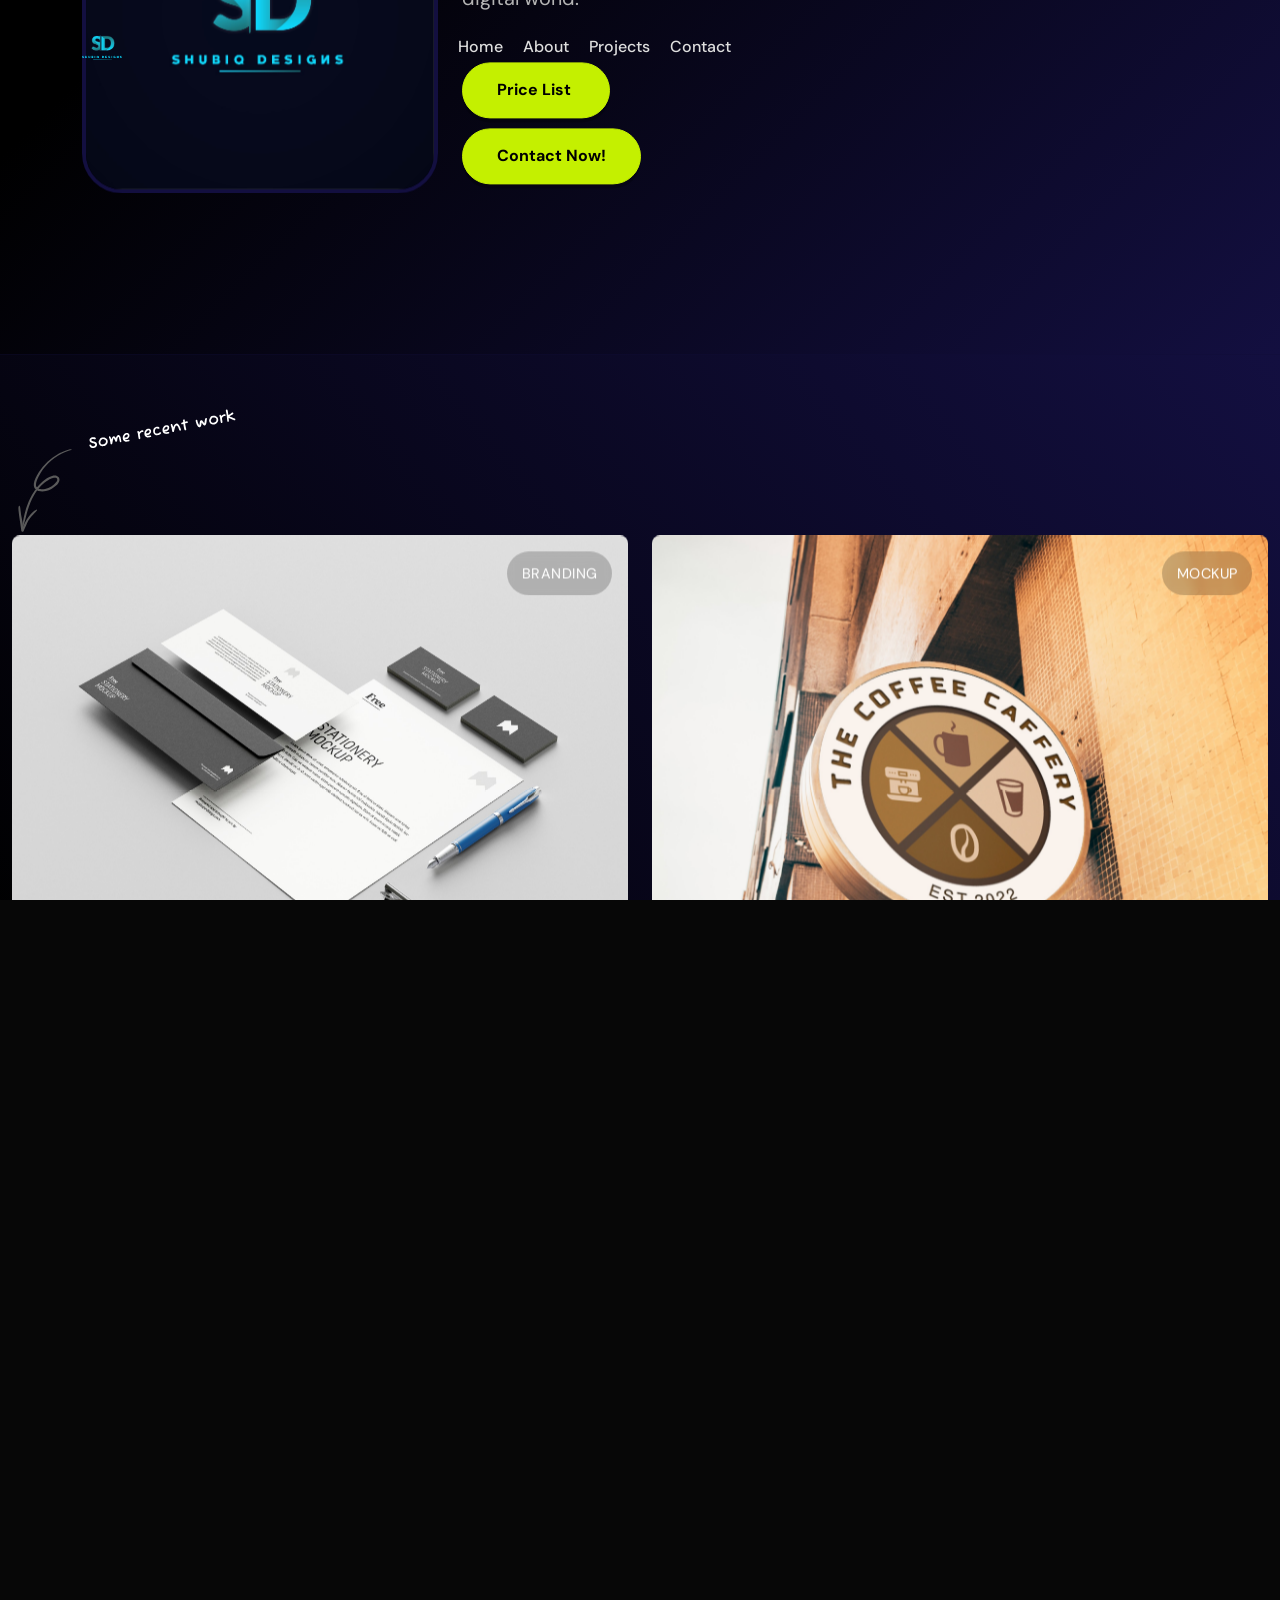
==== commit ad51b910: "Shubiq designs portfolio" ====
--- a/index.html
+++ b/index.html
@@ -40,24 +40,6 @@
 </head>
 
 <body>
-    <!-- START PRELOADER AREA-->
-    <div class="preloader">
-        <svg viewbox="0 0 1000 1000" preserveaspectratio="none">
-            <path id="preloaderSvg" d="M0,1005S175,995,500,995s500,5,500,5V0H0Z"></path>
-        </svg>
-        <div class="preloader-heading">
-            <div class="load-text">
-                <span>L</span>
-                <span>o</span>
-                <span>a</span>
-                <span>d</span>
-                <span>i</span>
-                <span>n</span>
-                <span>g</span>
-            </div>
-        </div>
-    </div>
-    <!-- END PRELOADER AREA -->
     <!-- START MAGIC CURSOR AND BALL AREA-->
     <div id="magic-cursor">
         <div id="ball"></div>
@@ -361,4 +343,4 @@
     <!-- SCRIPT JS-->
     <script src="assets/js/script.js"></script>
 </body>
-</html>+</html>
